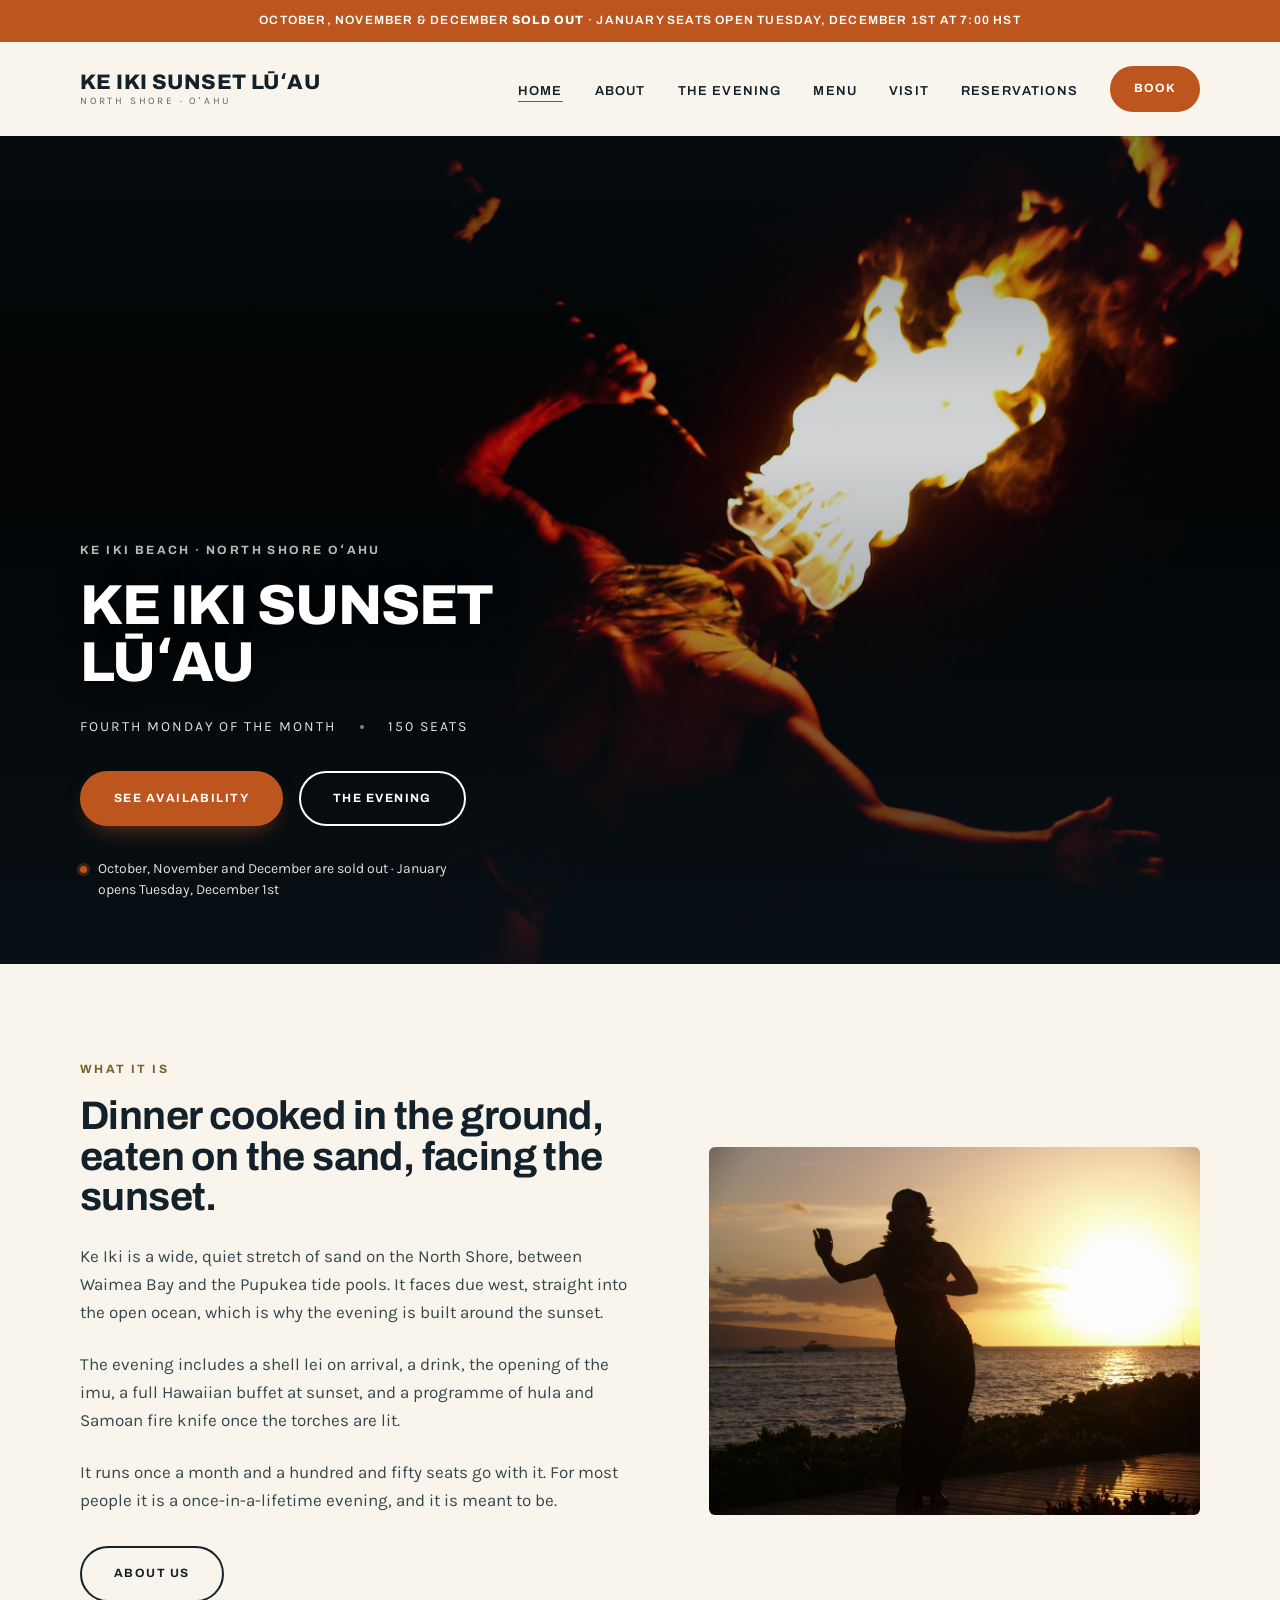
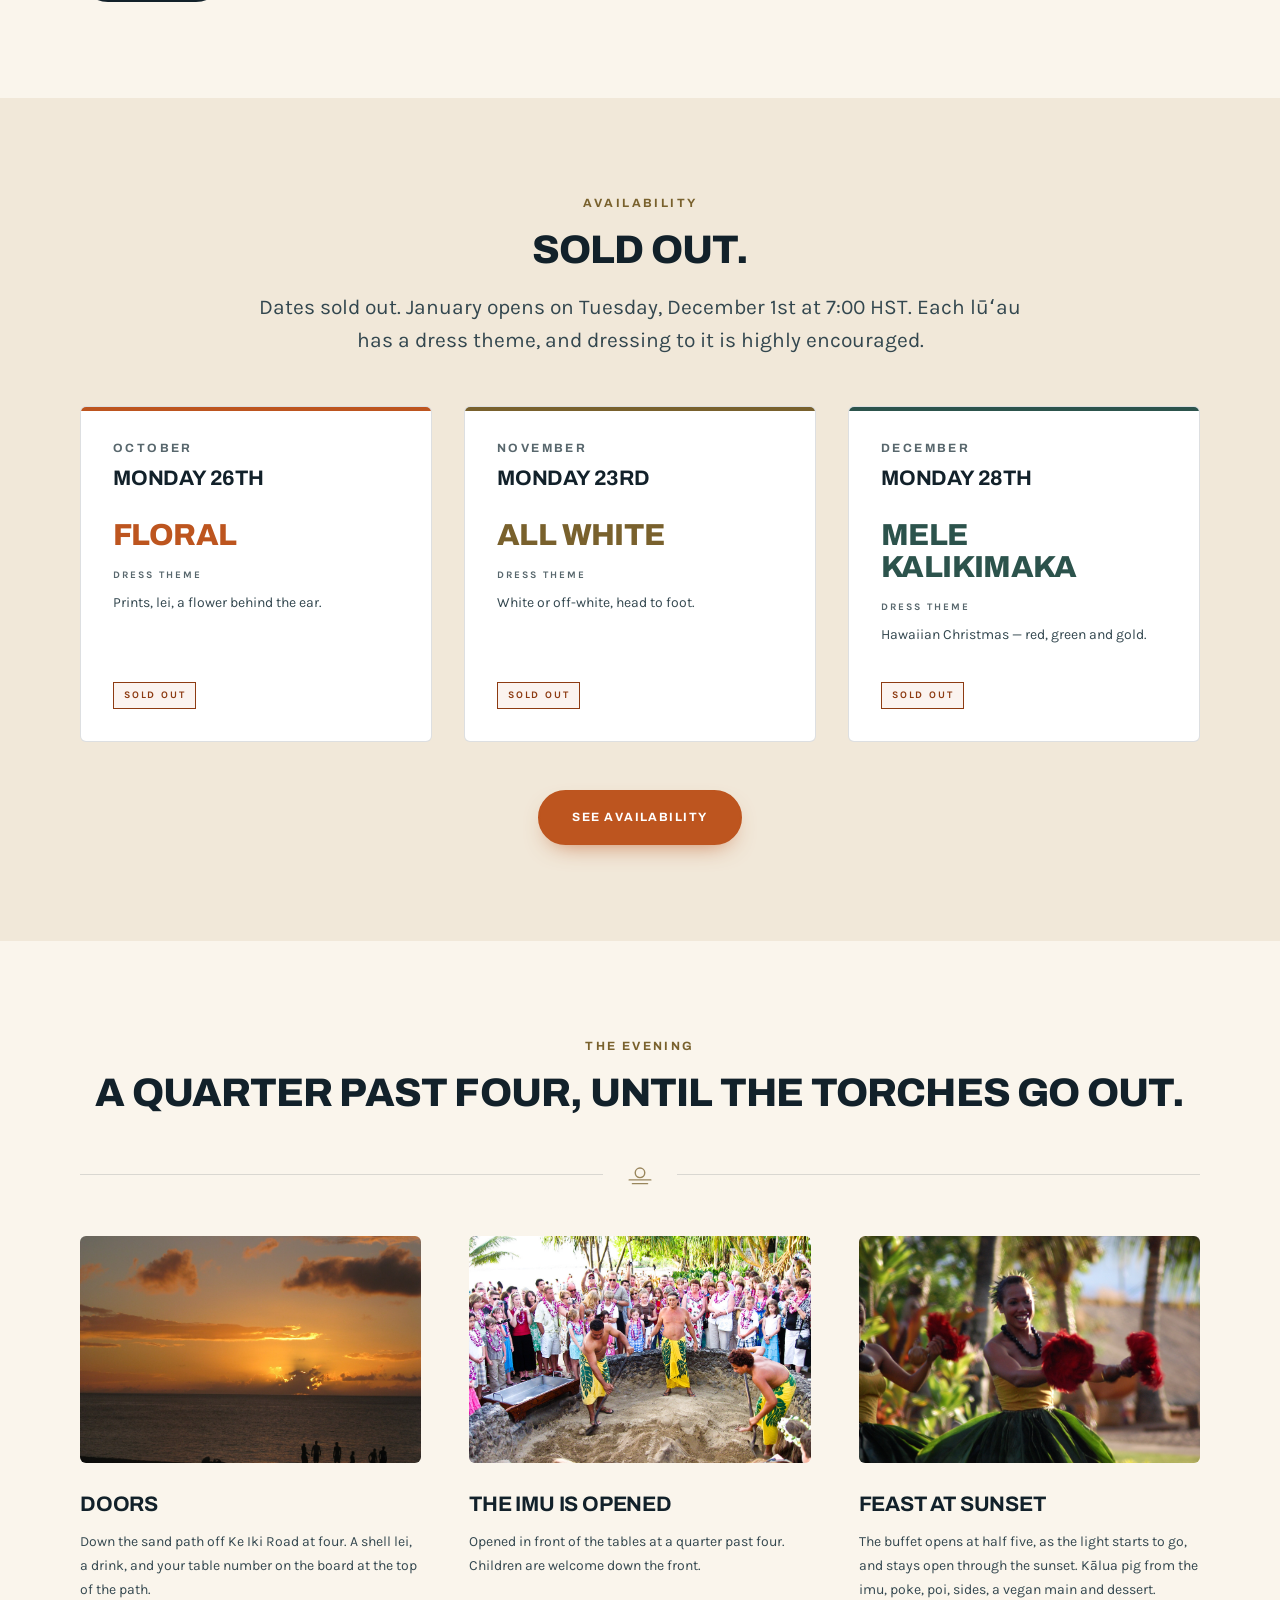
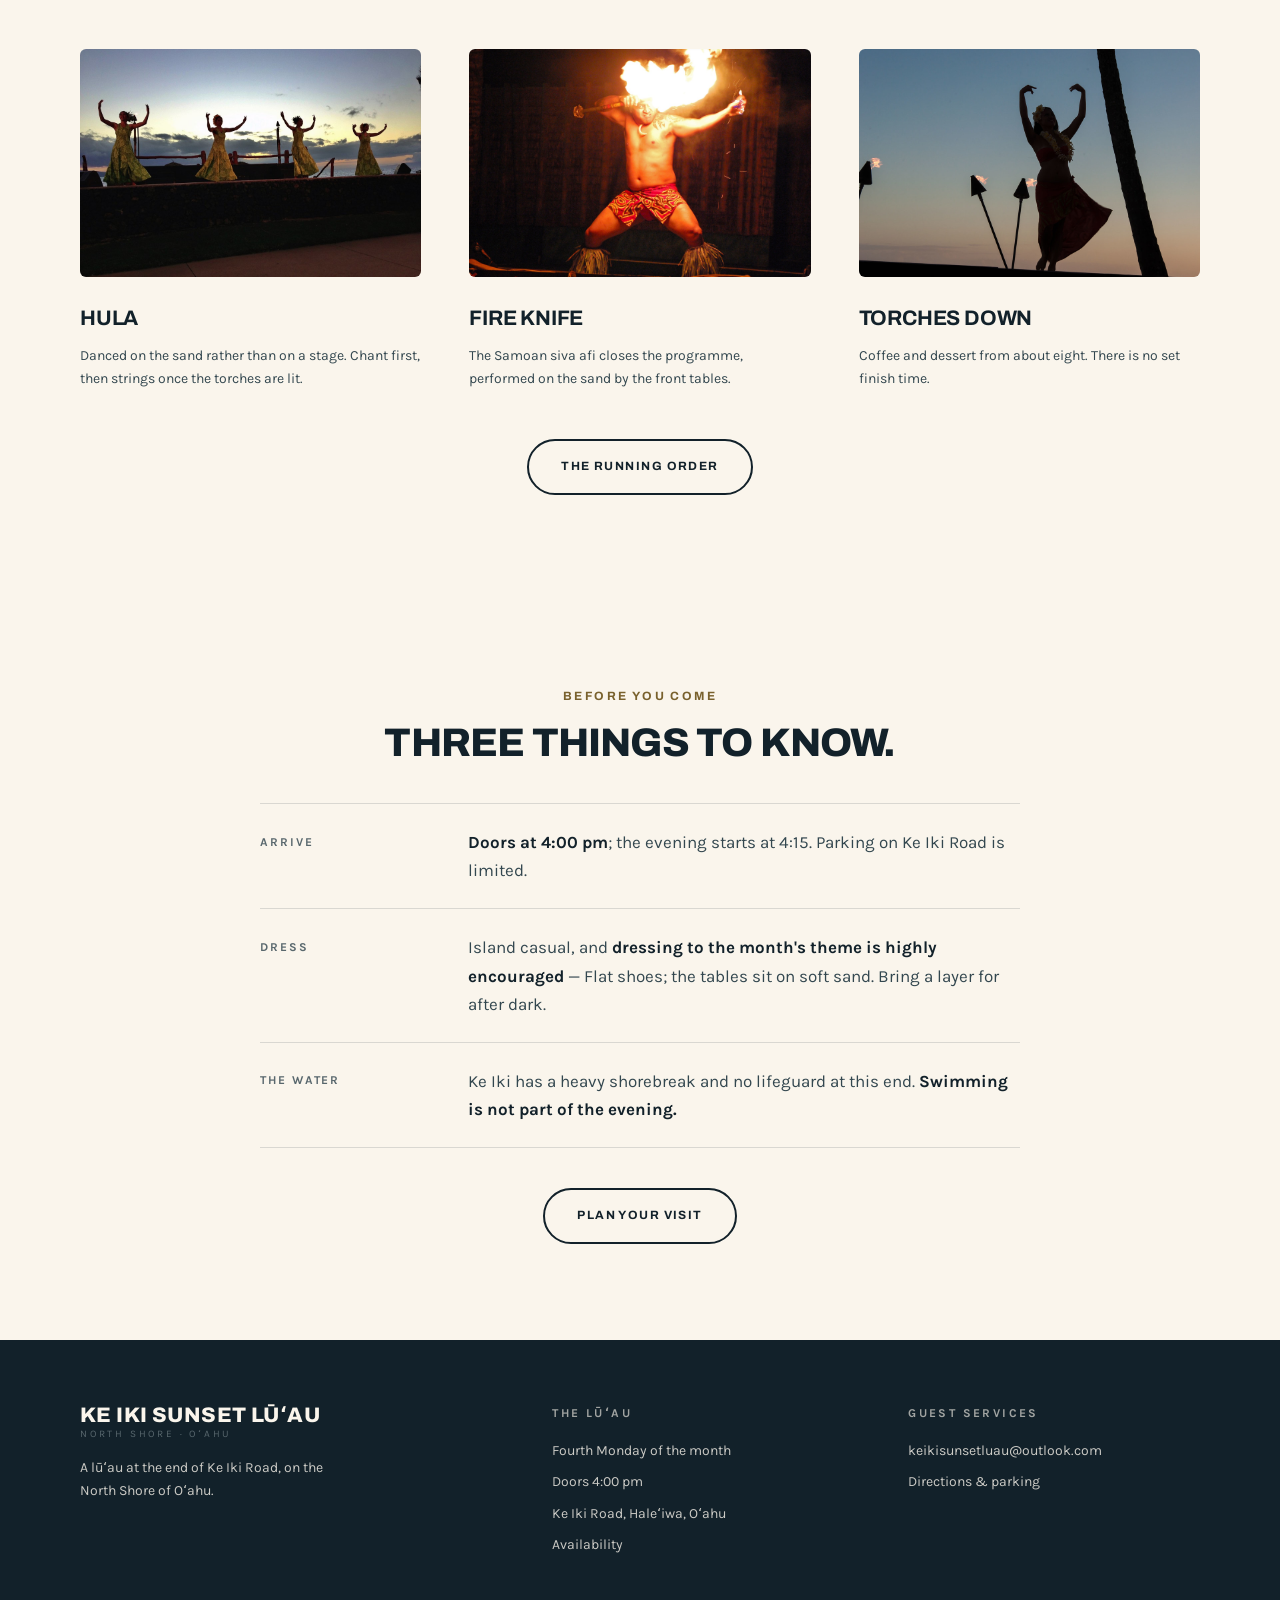
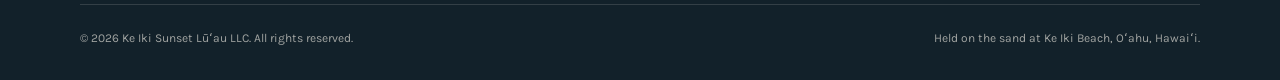
==== index.html @ d29d8c1f "first commit" ====
<!DOCTYPE html>
<html lang="en" class="no-js">
<head>
<meta charset="utf-8">
<meta name="viewport" content="width=device-width, initial-scale=1">
<title>Ke Iki Sunset Lūʻau — A lūʻau at the end of Ke Iki Road, Oʻahu</title>
<meta name="description" content="A monthly lūʻau on Ke Iki Beach, between Waimea Bay and the Pupukea tide pools. Fourth Monday of the month, 150 seats.">
<link rel="canonical" href="https://keikiluau.com/index.html">
<meta property="og:type" content="website">
<meta property="og:site_name" content="Ke Iki Sunset Lūʻau">
<meta property="og:title" content="Ke Iki Sunset Lūʻau — A lūʻau at the end of Ke Iki Road, Oʻahu">
<meta property="og:description" content="A monthly lūʻau on Ke Iki Beach, between Waimea Bay and the Pupukea tide pools. Fourth Monday of the month, 150 seats.">
<meta property="og:image" content="https://keikiluau.com/images/og-image.jpg">
<meta property="og:url" content="https://keikiluau.com/index.html">
<meta name="twitter:card" content="summary_large_image">
<meta name="theme-color" content="#12212a">
<link rel="icon" href="favicon.svg" type="image/svg+xml">
<link rel="preconnect" href="https://fonts.googleapis.com">
<link rel="preconnect" href="https://fonts.gstatic.com" crossorigin>
<link href="https://fonts.googleapis.com/css2?family=Archivo:wght@500;600;700;800&family=Karla:ital,wght@0,400;0,500;0,700;1,400&display=swap" rel="stylesheet">
<link rel="stylesheet" href="css/style.css">
</head>
<body data-promo>
<a class="skip-link" href="#main">Skip to content</a>

<div class="promo">
  October, November &amp; December <strong>sold out</strong> &middot; January seats open Tuesday, December 1st at 7:00 HST
</div>

<header class="site-header" data-solid="true">
  <div class="wrap site-header__inner">
    <a class="brand" href="index.html"><span class="brand__name">Ke Iki Sunset Lūʻau</span><span class="brand__sub">North Shore &middot; Oʻahu</span></a>
    <nav class="nav" aria-label="Primary">
      <button class="nav__toggle" type="button" aria-expanded="false" aria-label="Menu">
        <span></span><span></span><span></span>
      </button>
      <ul class="nav__list">
            <li><a class="nav__link" href="index.html" aria-current="page">Home</a></li>
            <li><a class="nav__link" href="about.html">About</a></li>
            <li><a class="nav__link" href="evening.html">The Evening</a></li>
            <li><a class="nav__link" href="menu.html">Menu</a></li>
            <li><a class="nav__link" href="visit.html">Visit</a></li>
            <li><a class="nav__link" href="book.html">Reservations</a></li>
      </ul>
      <a class="nav__cta" href="book.html">Book</a>
    </nav>
  </div>
</header>

<main id="main">

  <section class="hero">
    <div class="hero__media">
      <img src="images/hero-fire.jpg" alt="A fire knife dancer mid-spin against the dark" fetchpriority="high" width="2000" height="1430">
    </div>
    <div class="wrap hero__inner">
      <p class="eyebrow eyebrow--light">Ke Iki Beach &middot; North Shore Oʻahu</p>
      <h1 class="display display--xl hero__title">Ke Iki Sunset Lūʻau</h1>
      <div class="hero__meta">
        <span>Fourth Monday of the month</span>
        <span>150 seats</span>
      </div>
      <div class="hero__actions">
        <a class="btn btn--solid" href="book.html">See availability</a>
        <a class="btn btn--light" href="evening.html">The evening</a>
      </div>
      <p class="hero__status">October, November and December are sold out &middot; January opens Tuesday, December 1st</p>
    </div>
  </section>

  <section class="section">
    <div class="wrap">
      <div class="split split--wide-media" data-reveal>
        <div>
          <p class="eyebrow">What it is</p>
          <h2 class="display display--lg display--plain">Dinner cooked in the ground, eaten on the sand, facing the sunset.</h2>
          <div class="prose" style="margin-top:1.5rem">
            <p>Ke Iki is a wide, quiet stretch of sand on the North Shore, between Waimea
            Bay and the Pupukea tide pools. It faces due west, straight into the open ocean, which is
            why the evening is built around the sunset.</p>
            <p>The evening includes a shell lei on arrival, a drink, the opening of the imu,
            a full Hawaiian buffet at sunset, and a programme of hula and Samoan fire knife
            once the torches are lit.</p>
            <p>It runs once a month and a hundred and fifty seats go with it. For most
            people it is a once-in-a-lifetime evening, and it is meant to be.</p>
          </div>
          <p style="margin-top:2rem"><a class="btn" href="about.html">About us</a></p>
        </div>
        <figure class="split__media">
          <img src="images/hula-sunset.jpg" alt="Hula danced against the ocean at sunset" loading="lazy" width="1024" height="768">
        </figure>
      </div>
    </div>
  </section>

  <section class="section section--tint">
    <div class="wrap">
      <div class="center" data-reveal>
        <p class="eyebrow">Availability</p>
        <h2 class="display display--lg">Sold out.</h2>
        <p class="lede center" style="margin-top:1.25rem;margin-inline:auto">Dates sold out. January opens on Tuesday, December 1st at 7:00 HST. Each lūʻau has a dress theme, and
        dressing to it is highly encouraged.</p>
      </div>
      <div class="months" style="margin-top:3rem">
        <div class="month-card month-card--floral" data-reveal>
          <p class="month-card__month">October</p>
          <p class="month-card__date">Monday 26th</p>
          <p class="month-card__theme">Floral</p>
          <p class="month-card__label">Dress theme</p>
          <p class="month-card__note">Prints, lei, a flower behind the ear.</p>
          <div class="month-card__foot"><span class="pill pill--soldout">Sold out</span></div>
        </div>
        <div class="month-card month-card--white" data-reveal data-reveal-delay="90">
          <p class="month-card__month">November</p>
          <p class="month-card__date">Monday 23rd</p>
          <p class="month-card__theme">All white</p>
          <p class="month-card__label">Dress theme</p>
          <p class="month-card__note">White or off-white, head to foot.</p>
          <div class="month-card__foot"><span class="pill pill--soldout">Sold out</span></div>
        </div>
        <div class="month-card month-card--mele" data-reveal data-reveal-delay="180">
          <p class="month-card__month">December</p>
          <p class="month-card__date">Monday 28th</p>
          <p class="month-card__theme">Mele Kalikimaka</p>
          <p class="month-card__label">Dress theme</p>
          <p class="month-card__note">Hawaiian Christmas &mdash; red, green and gold.</p>
          <div class="month-card__foot"><span class="pill pill--soldout">Sold out</span></div>
        </div>
      </div>
      <p class="center" style="margin-top:3rem"><a class="btn btn--solid" href="book.html">See availability</a></p>
    </div>
  </section>

  <section class="section">
    <div class="wrap">
      <div class="center" data-reveal>
        <p class="eyebrow">The evening</p>
        <h2 class="display display--lg">A quarter past four, until the torches go out.</h2>
      </div>
      <div class="rule " role="presentation"><svg viewBox="0 0 24 24" fill="none" aria-hidden="true"><circle cx="12" cy="10" r="4.4" stroke="currentColor" stroke-width="1.3"/><path d="M2 16.5h20M5 20h14" stroke="currentColor" stroke-width="1.3" stroke-linecap="round"/></svg></div>
      <div class="grid grid--3">
        <div class="card card--media" data-reveal><span class="card__media"><img src="images/sunset-gathering.jpg" alt="Guests gathering on the sand as the sun goes down" loading="lazy"></span><h3 class="card__title">Doors</h3>
          <p class="card__body">Down the sand path off Ke Iki Road at four. A shell lei, a drink, and your table number on the board at the top of the path.</p></div>
        <div class="card card--media" data-reveal data-reveal-delay="90"><span class="card__media"><img src="images/imu-crowd.jpg" alt="Guests crowded around the pit as it is opened in the late light" loading="lazy"></span><h3 class="card__title">The imu is opened</h3>
          <p class="card__body">Opened in front of the tables at a quarter past four. Children are welcome down the front.</p></div>
        <div class="card card--media" data-reveal data-reveal-delay="180"><span class="card__media"><img src="images/luau-evening.jpg" alt="The lūʻau under way in the last of the evening light" loading="lazy"></span><h3 class="card__title">Feast at sunset</h3>
          <p class="card__body">The buffet opens at half five, as the light starts to go, and stays open through the sunset. Kālua pig from the imu, poke, poi, sides, a vegan main and dessert.</p></div>
        <div class="card card--media" data-reveal><span class="card__media"><img src="images/hula-dusk.jpg" alt="Hula danced against the last of the light" loading="lazy"></span><h3 class="card__title">Hula</h3>
          <p class="card__body">Danced on the sand rather than on a stage. Chant first, then strings once the torches are lit.</p></div>
        <div class="card card--media" data-reveal data-reveal-delay="90"><span class="card__media"><img src="images/fire-dance.jpg" alt="The fire knife closing the programme" loading="lazy"></span><h3 class="card__title">Fire knife</h3>
          <p class="card__body">The Samoan siva afi closes the programme, performed on the sand by the front tables.</p></div>
        <div class="card card--media" data-reveal data-reveal-delay="180"><span class="card__media"><img src="images/hula-torches.jpg" alt="A dancer silhouetted beside lit torches after dark" loading="lazy"></span><h3 class="card__title">Torches down</h3>
          <p class="card__body">Coffee and dessert from about eight. There is no set finish time.</p></div>
      </div>
      <p class="center" style="margin-top:3rem"><a class="btn" href="evening.html">The running order</a></p>
    </div>
  </section>


  <section class="section">
    <div class="wrap--narrow center" data-reveal>
      <p class="eyebrow">Before you come</p>
      <h2 class="display display--lg">Three things to know.</h2>
      <div class="details" style="text-align:left;margin-top:2.5rem">
        <div class="details__row"><dt class="details__key">Arrive</dt>
          <dd class="details__val"><strong>Doors at 4:00 pm</strong>; the evening starts at
          4:15. Parking on Ke Iki Road is limited.</dd></div>
        <div class="details__row"><dt class="details__key">Dress</dt>
          <dd class="details__val">Island casual, and <strong>dressing to the month's theme
          is highly encouraged</strong> &mdash; Flat shoes; the tables sit on
          soft sand. Bring a layer for after dark.</dd></div>
        <div class="details__row"><dt class="details__key">The water</dt>
          <dd class="details__val">Ke Iki has a heavy shorebreak and no lifeguard at this
          end. <strong>Swimming is not part of the evening.</strong></dd></div>
      </div>
      <p style="margin-top:2.5rem"><a class="btn" href="visit.html">Plan your visit</a></p>
    </div>
  </section>

</main>

  <footer class="site-footer">
    <div class="wrap">
      <div class="footer__grid">
        <div class="footer__brand">
          <a class="brand" href="index.html"><span class="brand__name">Ke Iki Sunset Lūʻau</span><span class="brand__sub">North Shore &middot; Oʻahu</span></a>
          <p style="margin-top:1rem;max-width:34ch;font-size:.875rem">
            A lūʻau at the end of Ke Iki Road, on the North Shore of Oʻahu.
          </p>
        </div>
        <div>
          <h2 class="footer__title">The lūʻau</h2>
          <ul class="footer__list">
            <li>Fourth Monday of the month</li>
            <li>Doors 4:00 pm</li>
            <li>Ke Iki Road, Haleʻiwa, Oʻahu</li>
            <li><a href="book.html">Availability</a></li>
          </ul>
        </div>
        <div>
          <h2 class="footer__title">Guest Services</h2>
          <ul class="footer__list">
            <li><a href="mailto:keikisunsetluau@outlook.com">keikisunsetluau@outlook.com</a></li>
            <li><a href="visit.html">Directions &amp; parking</a></li>
          </ul>
        </div>
      </div>
      <div class="footer__bottom">
        <span>&copy; 2026 Ke Iki Sunset Lūʻau LLC. All rights reserved.</span>
        <span>Held on the sand at Ke Iki Beach, Oʻahu, Hawaiʻi.</span>
      </div>
    </div>
  </footer>

<script src="js/main.js"></script>
</body>
</html>
---- css/style.css ----
/* =========================================================================
   Ke Iki Lūʻau — stylesheet
   Palette sampled from the hero photograph: sunset ember, deep ocean ink,
   bleached sand. Everything else is neutral so the photography carries the
   page.
   ========================================================================= */

/* ---- Tokens ------------------------------------------------------------ */
:root {
  --ink:        #12212a;
  --ink-2:      #33474f;
  --muted:      #58676d;
  --sand:       #faf5ec;
  --sand-2:     #f1e8d9;
  --sand-3:     #e6d9c4;
  --ember:      #bd551f;   /* fills only — white on this is 4.7:1 */
  --ember-ink:  #a54a1b;   /* ember as TEXT on a light background */
  --ember-2:    #8d3b12;
  --sea:        #2c534c;
  --gold:       #79612d;
  --line:       rgba(18, 33, 42, 0.14);
  --line-soft:  rgba(18, 33, 42, 0.08);

  --display: "Archivo", ui-sans-serif, -apple-system, "Segoe UI", Helvetica, Arial, sans-serif;
  --sans:    "Karla", ui-sans-serif, -apple-system, "Segoe UI", Helvetica, Arial, sans-serif;

  --radius:    6px;
  --radius-lg: 10px;
  --pill:      999px;

  /* Fluid type scale, ~1.25 ratio at the small end and ~1.33 at the large. */
  --t-xs:  0.75rem;
  --t-sm:  0.875rem;
  --t-base: clamp(1rem, 0.97rem + 0.15vw, 1.0625rem);
  --t-lg:  clamp(1.125rem, 1.06rem + 0.32vw, 1.3125rem);
  --t-xl:  clamp(1.5rem, 1.34rem + 0.8vw, 2rem);
  --t-2xl: clamp(1.7rem, 1.45rem + 1.3vw, 2.5rem);
  --t-3xl: clamp(2.1rem, 1.6rem + 2.4vw, 3.7rem);

  /* 8px rhythm. Every vertical gap on the site is one of these. */
  --s-1: 0.5rem;  --s-2: 1rem;   --s-3: 1.5rem;  --s-4: 2rem;
  --s-5: 3rem;    --s-6: 4rem;   --s-7: 6rem;    --s-8: 8rem;

  --wrap: 1120px;
  --measure: 66ch;
  --ease: cubic-bezier(0.22, 0.61, 0.36, 1);
}

/* ---- Reset ------------------------------------------------------------- */
*, *::before, *::after { box-sizing: border-box; }
html { -webkit-text-size-adjust: 100%; scroll-behavior: smooth; }
@media (prefers-reduced-motion: reduce) { html { scroll-behavior: auto; } }

body {
  margin: 0;
  background: var(--sand);
  color: var(--ink);
  font-family: var(--sans);
  font-size: var(--t-base);
  line-height: 1.65;
  -webkit-font-smoothing: antialiased;
  text-rendering: optimizeLegibility;
}

img { display: block; max-width: 100%; height: auto; }
a { color: inherit; }
h1, h2, h3, h4 { margin: 0; font-weight: 400; }
p { margin: 0; }
ul, ol { margin: 0; padding: 0; }
dl, dd { margin: 0; }

/* ---- Typography -------------------------------------------------------- */
.display {
  font-family: var(--display);
  font-weight: 800;
  line-height: 1.02;
  letter-spacing: -0.02em;
  text-transform: uppercase;
}
/* Sentence-case escape hatch for the few places shouting would be wrong. */
.display--plain { text-transform: none; letter-spacing: -0.015em; font-weight: 700; }
.display--xl { font-size: var(--t-3xl); }
.display--lg { font-size: var(--t-2xl); }
.display--md { font-size: var(--t-xl); line-height: 1.18; }

/* Small letterspaced label above a heading. Used consistently site-wide. */
.eyebrow {
  display: block;
  font-size: var(--t-xs);
  font-weight: 700;
  letter-spacing: 0.22em;
  text-transform: uppercase;
  color: var(--gold);
  margin-bottom: var(--s-2);
}
.eyebrow--light { color: rgba(255, 255, 255, 0.72); }

.lede {
  font-size: var(--t-lg);
  line-height: 1.6;
  color: var(--ink-2);
  max-width: var(--measure);
}
.prose p + p { margin-top: var(--s-3); }
.prose { max-width: var(--measure); color: var(--ink-2); }

.muted { color: var(--muted); }
.center { text-align: center; }
.center .lede, .center .prose { margin-inline: auto; }

/* ---- Layout ------------------------------------------------------------ */
.wrap { width: min(100% - 2.5rem, var(--wrap)); margin-inline: auto; }
.wrap--narrow { width: min(100% - 2.5rem, 760px); margin-inline: auto; }

.section { padding-block: var(--s-7); }
.section--tight { padding-block: var(--s-6); }
.section--tint { background: var(--sand-2); }
.section--dark { background: var(--ink); color: var(--sand); }
.section--dark .lede,
.section--dark .prose { color: rgba(250, 245, 236, 0.78); }

/* Hairline divider with a small sun-and-horizon ornament at its centre. */
.rule {
  display: flex; align-items: center; gap: var(--s-3);
  color: var(--gold);
  margin-block: var(--s-5);
}
.rule::before, .rule::after {
  content: ""; flex: 1; height: 1px; background: var(--line);
}
.rule svg { flex: none; width: 26px; height: 26px; opacity: 0.75; }
.section--dark .rule::before,
.section--dark .rule::after { background: rgba(250, 245, 236, 0.22); }

/* ---- Header / navigation ----------------------------------------------- */
.skip-link {
  position: absolute; left: -9999px; top: 0; z-index: 100;
  background: var(--ink); color: var(--sand); padding: var(--s-2) var(--s-3);
}
.skip-link:focus { left: var(--s-2); top: var(--s-2); }

.site-header {
  position: sticky; top: 0; z-index: 50;
  background: rgba(250, 245, 236, 0.96);
  -webkit-backdrop-filter: saturate(180%) blur(12px);
  backdrop-filter: saturate(180%) blur(12px);
  box-shadow: 0 1px 0 var(--line);
  transition: box-shadow 0.35s var(--ease);
}
.site-header__inner {
  display: flex; align-items: center; justify-content: space-between;
  gap: var(--s-4);
  padding-block: var(--s-3);
}

/* Transparent over a hero photo, solid once the page scrolls. */
.site-header[data-solid="true"] {
  background: rgba(250, 245, 236, 0.94);
  -webkit-backdrop-filter: saturate(180%) blur(12px);
  backdrop-filter: saturate(180%) blur(12px);
  box-shadow: 0 1px 0 var(--line);
}

.brand { display: block; text-decoration: none; line-height: 1.1; }
.brand__name {
  font-family: var(--display);
  font-size: 1.3125rem;
  font-weight: 800;
  letter-spacing: 0.02em;
  text-transform: uppercase;
}
.brand__sub {
  display: block;
  font-size: 0.625rem;
  letter-spacing: 0.28em;
  text-transform: uppercase;
  color: var(--muted);
  margin-top: 2px;
}

.nav { display: flex; align-items: center; gap: var(--s-4); }
.nav__list { display: flex; gap: var(--s-4); list-style: none; }
.nav__link {
  position: relative;
  font-family: var(--display);
  font-size: 0.8125rem;
  font-weight: 600;
  letter-spacing: 0.09em;
  text-transform: uppercase;
  text-decoration: none;
  padding-block: 2px;
}
.nav__link::after {
  content: ""; position: absolute; left: 0; right: 0; bottom: -2px;
  height: 1px; background: currentColor;
  transform: scaleX(0); transform-origin: left;
  transition: transform 0.3s var(--ease);
}
.nav__link:hover::after,
.nav__link:focus-visible::after { transform: scaleX(1); }
.nav__link[aria-current="page"]::after { transform: scaleX(1); background: var(--ember-ink); }

/* Over the hero, the header contents are white. */
.site-header[data-solid="false"] { color: #fff; }
.site-header[data-solid="false"] .brand__sub { color: rgba(255, 255, 255, 0.72); }
.site-header[data-solid="false"] .nav__toggle span { background: #fff; }

.nav__toggle {
  display: none;
  width: 40px; height: 40px; padding: 0;
  background: none; border: 0; cursor: pointer;
  flex-direction: column; justify-content: center; gap: 5px; align-items: center;
}
.nav__toggle span {
  display: block; width: 22px; height: 1.5px; background: var(--ink);
  transition: transform 0.3s var(--ease), opacity 0.2s var(--ease);
}
.nav__toggle[aria-expanded="true"] span:nth-child(1) { transform: translateY(6.5px) rotate(45deg); }
.nav__toggle[aria-expanded="true"] span:nth-child(2) { opacity: 0; }
.nav__toggle[aria-expanded="true"] span:nth-child(3) { transform: translateY(-6.5px) rotate(-45deg); }

@media (max-width: 860px) {
  .nav__toggle { display: flex; }
  .nav__list {
    position: fixed; inset: 0 0 auto 0;
    flex-direction: column; gap: var(--s-3);
    background: var(--sand);
    color: var(--ink);
    padding: 6.5rem var(--s-4) var(--s-5);
    box-shadow: 0 12px 32px rgba(18, 33, 42, 0.16);
    transform: translateY(-100%);
    /* visibility keeps the closed drawer out of the tab order, and stops it
       flashing before web fonts settle its height. */
    visibility: hidden;
    transition: transform 0.4s var(--ease), visibility 0s 0.4s;
    max-height: 100svh;
    overflow-y: auto;
  }
  .nav__list[data-open="true"] {
    transform: translateY(0);
    visibility: visible;
    transition: transform 0.4s var(--ease), visibility 0s;
  }
  .nav__link { font-family: var(--display); font-size: 1.5rem; }
}

/* ---- Buttons ----------------------------------------------------------- */
.btn {
  display: inline-flex; align-items: center; gap: 0.6rem;
  font-family: var(--display);
  font-size: var(--t-xs);
  font-weight: 700;
  letter-spacing: 0.12em;
  text-transform: uppercase;
  text-decoration: none;
  padding: 1rem 2rem;
  border: 2px solid currentColor;
  border-radius: var(--pill);
  color: var(--ink);
  transition: background 0.25s var(--ease), color 0.25s var(--ease),
              border-color 0.25s var(--ease), transform 0.25s var(--ease);
}
.btn:hover, .btn:focus-visible { background: var(--ink); color: var(--sand); transform: translateY(-1px); }
.btn--light { color: #fff; }
.btn--light:hover, .btn--light:focus-visible { background: #fff; color: var(--ink); }
.btn--solid { background: var(--ember); border-color: var(--ember); color: #fff;
  box-shadow: 0 10px 24px -12px rgba(189, 85, 31, 0.8); }
.btn--solid:hover, .btn--solid:focus-visible { background: var(--ember-2); border-color: var(--ember-2); color: #fff; }

/* ---- Hero -------------------------------------------------------------- */
.hero {
  position: relative;
  min-height: 92svh;
  display: grid;
  align-items: end;
  padding-block: var(--s-7) var(--s-6);
  color: #fff;
  overflow: hidden;
}
.hero--short { min-height: 62svh; }
.hero__media { position: absolute; inset: 0; }
.hero__media img { width: 100%; height: 100%; object-fit: cover; }
/* Two stacked scrims: one bottom-up for text contrast, one flat to knock the
   photo back a touch so the type never fights the sky. */
.hero__media::after {
  content: ""; position: absolute; inset: 0;
  background:
    linear-gradient(to top, rgba(10, 20, 26, 0.82) 0%, rgba(10, 20, 26, 0.35) 42%, rgba(10, 20, 26, 0.12) 70%),
    linear-gradient(to bottom, rgba(10, 20, 26, 0.45), rgba(10, 20, 26, 0) 38%);
}
.hero__inner { position: relative; }
.hero__title { max-width: 16ch; text-shadow: 0 1px 30px rgba(0, 0, 0, 0.28); }
.hero__meta {
  display: flex; flex-wrap: wrap; align-items: center;
  gap: var(--s-2) var(--s-3);
  margin-top: var(--s-3);
  font-size: var(--t-sm);
  letter-spacing: 0.14em;
  text-transform: uppercase;
  color: rgba(255, 255, 255, 0.88);
}
.hero__meta span { display: inline-flex; align-items: center; gap: var(--s-3); }
.hero__meta span + span::before {
  content: ""; width: 4px; height: 4px; border-radius: 50%;
  background: rgba(255, 255, 255, 0.5);
}
.hero__actions { display: flex; flex-wrap: wrap; gap: var(--s-2); margin-top: var(--s-4); }

/* ---- Countdown --------------------------------------------------------- */
.countdown {
  display: flex; flex-wrap: wrap; gap: var(--s-4) var(--s-5);
  margin-top: var(--s-5);
  padding-top: var(--s-4);
  border-top: 1px solid rgba(255, 255, 255, 0.22);
}
.countdown__unit { min-width: 4.5rem; }
.countdown__num {
  display: block;
  font-family: var(--display);
  font-size: clamp(2rem, 1.5rem + 2vw, 3rem);
  line-height: 1;
  font-variant-numeric: tabular-nums;
}
.countdown__label {
  display: block;
  font-size: 0.625rem;
  letter-spacing: 0.24em;
  text-transform: uppercase;
  color: rgba(255, 255, 255, 0.7);
  margin-top: 6px;
}

/* ---- Page header (interior pages) -------------------------------------- */
.page-head { padding: var(--s-6) 0 var(--s-5); background: var(--sand-2); }
.page-head .display { max-width: 18ch; }

/* ---- Grids and cards --------------------------------------------------- */
.grid { display: grid; gap: var(--s-5); }
.grid--2 { grid-template-columns: repeat(auto-fit, minmax(280px, 1fr)); }
.grid--3 { grid-template-columns: repeat(auto-fit, minmax(300px, 1fr)); }

/* Text beside an image, alternating side on request. */
.split { display: grid; gap: var(--s-5); align-items: center; }
@media (min-width: 820px) {
  .split { grid-template-columns: 1fr 1fr; gap: var(--s-6); }
  .split--wide-media { grid-template-columns: 1.15fr 1fr; }
  .split--flip .split__media { order: 2; }
}
.split__media img { width: 100%; aspect-ratio: 4 / 3; object-fit: cover; }

.card { border-top: 1px solid var(--line); padding-top: var(--s-3); }
.card__title { font-family: var(--display); font-size: var(--t-lg); margin-bottom: var(--s-1); }
.card__body { color: var(--ink-2); font-size: var(--t-sm); line-height: 1.7; }

figure { margin: 0; }
.figure__caption {
  margin-top: var(--s-2);
  font-size: var(--t-xs);
  letter-spacing: 0.04em;
  color: var(--muted);
}

/* ---- Full-bleed image band --------------------------------------------- */
.band { position: relative; display: grid; place-items: center; min-height: 58svh; color: #fff; overflow: hidden; }
.band__media { position: absolute; inset: 0; }
.band__media img { width: 100%; height: 100%; object-fit: cover; }
.band__media::after { content: ""; position: absolute; inset: 0; background: rgba(10, 20, 26, 0.5); }
.band__inner { position: relative; padding-block: var(--s-6); }
.band blockquote { margin: 0; }
.band cite {
  display: block; margin-top: var(--s-3);
  font-style: normal; font-size: var(--t-xs);
  letter-spacing: 0.2em; text-transform: uppercase;
  color: rgba(255, 255, 255, 0.72);
}

/* ---- Timeline (the evening) -------------------------------------------- */
.timeline { list-style: none; }
.timeline__item {
  display: grid;
  gap: var(--s-1) var(--s-4);
  padding-block: var(--s-4);
  border-top: 1px solid var(--line);
}
@media (min-width: 720px) {
  .timeline__item { grid-template-columns: 8.5rem 1fr; }
}
.timeline__time {
  font-size: var(--t-sm);
  font-weight: 700;
  letter-spacing: 0.14em;
  text-transform: uppercase;
  color: var(--ember-ink);
  font-variant-numeric: tabular-nums;
  padding-top: 0.35rem;
}
.timeline__title { font-family: var(--display); font-size: var(--t-xl); line-height: 1.2; }
.timeline__body { color: var(--ink-2); margin-top: var(--s-1); max-width: 58ch; }

/* ---- Menu -------------------------------------------------------------- */
.menu-group + .menu-group { margin-top: var(--s-6); }
.menu-group__head {
  display: flex; align-items: baseline; gap: var(--s-3);
  margin-bottom: var(--s-4);
}
.menu-group__head::after { content: ""; flex: 1; height: 1px; background: var(--line); }
.menu-group__title {
  font-family: var(--display); font-size: var(--t-xl);
}
.menu-group__note { font-size: var(--t-xs); letter-spacing: 0.16em; text-transform: uppercase; color: var(--muted); }

.menu-list { list-style: none; display: grid; gap: var(--s-4); }
@media (min-width: 760px) { .menu-list { grid-template-columns: 1fr 1fr; gap: var(--s-4) var(--s-6); } }
.menu-item__name { font-family: var(--display); font-size: var(--t-lg); line-height: 1.3; }
.menu-item__hawaiian { font-style: italic; color: var(--ember-ink); }
.menu-item__desc { font-size: var(--t-sm); color: var(--ink-2); line-height: 1.65; margin-top: 4px; }
.menu-item__tag {
  display: inline-block; margin-top: var(--s-1);
  font-size: 0.625rem; letter-spacing: 0.18em; text-transform: uppercase;
  color: var(--sea); border: 1px solid rgba(44, 83, 76, 0.3);
  padding: 2px 8px;
}

/* ---- Definition list (details / directions) ---------------------------- */
.details { display: grid; gap: 0; }
.details__row {
  display: grid; gap: var(--s-1) var(--s-4);
  padding-block: var(--s-3);
  border-top: 1px solid var(--line);
}
@media (min-width: 640px) { .details__row { grid-template-columns: 11rem 1fr; } }
.details__row:last-child { border-bottom: 1px solid var(--line); }
.details__key {
  font-size: var(--t-xs); font-weight: 700;
  letter-spacing: 0.16em; text-transform: uppercase; color: var(--muted);
  padding-top: 0.3rem;
}
.details__val { color: var(--ink-2); }
.details__val strong { color: var(--ink); font-weight: 700; }


/* ---- FAQ --------------------------------------------------------------- */
.faq { border-top: 1px solid var(--line); }
.faq__item { border-bottom: 1px solid var(--line); }
.faq__q {
  width: 100%; text-align: left; background: none; border: 0; cursor: pointer;
  font-family: var(--display); font-size: var(--t-lg); color: var(--ink);
  padding: var(--s-3) var(--s-4) var(--s-3) 0;
  display: flex; justify-content: space-between; align-items: center; gap: var(--s-3);
}
.faq__icon { flex: none; width: 14px; height: 14px; position: relative; }
.faq__icon::before, .faq__icon::after {
  content: ""; position: absolute; inset: 50% 0 auto 0;
  height: 1px; background: var(--ember-ink);
}
.faq__icon::after { transform: rotate(90deg); transition: transform 0.3s var(--ease); }
.faq__q[aria-expanded="true"] .faq__icon::after { transform: rotate(0); }
.faq__a { display: none; padding-bottom: var(--s-4); color: var(--ink-2); max-width: 62ch; }
.faq__a[data-open="true"] { display: block; }

/* ---- Footer ------------------------------------------------------------ */
.site-footer { background: var(--ink); color: rgba(250, 245, 236, 0.8); padding-block: var(--s-6) var(--s-4); }
.site-footer a { color: rgba(250, 245, 236, 0.8); text-decoration: none; }
.site-footer a:hover { color: #fff; }
.footer__grid { display: grid; gap: var(--s-5); }
@media (min-width: 760px) { .footer__grid { grid-template-columns: 1.4fr 1fr 1fr; gap: var(--s-6); } }
.footer__brand .brand__name { color: var(--sand); }
.footer__title {
  font-size: var(--t-xs); font-weight: 700;
  letter-spacing: 0.2em; text-transform: uppercase;
  color: rgba(250, 245, 236, 0.62);
  margin-bottom: var(--s-2);
}
.footer__list { list-style: none; display: grid; gap: var(--s-1); font-size: var(--t-sm); }
.footer__bottom {
  margin-top: var(--s-5); padding-top: var(--s-3);
  border-top: 1px solid rgba(250, 245, 236, 0.14);
  display: flex; flex-wrap: wrap; justify-content: space-between; gap: var(--s-2);
  font-size: var(--t-xs); color: rgba(250, 245, 236, 0.62);
}

/* ---- Scroll reveal ----------------------------------------------------- */
[data-reveal] {
  opacity: 0;
  transform: translateY(18px);
  transition: opacity 0.7s var(--ease), transform 0.7s var(--ease);
}
[data-reveal][data-visible="true"] { opacity: 1; transform: none; }

@media (max-width: 560px) {
  /* Stack the meta line rather than wrapping it, so the separator dots
     never end up leading a line and reading as bullet points. */
  .hero__meta { display: block; }
  .hero__meta span { display: block; }
  .hero__meta span + span { margin-top: 0.35rem; }
  .hero__meta span + span::before { content: none; }
  .countdown { gap: var(--s-3) var(--s-4); }
  .countdown__unit { min-width: 3.5rem; }
  .hero__actions .btn { flex: 1 1 auto; text-align: center; }
}

@media (prefers-reduced-motion: reduce) {
  [data-reveal] { opacity: 1; transform: none; transition: none; }
  * { animation-duration: 0.01ms !important; transition-duration: 0.01ms !important; }
}

/* Keep content visible if JS never runs. */
.no-js [data-reveal] { opacity: 1; transform: none; }

:focus-visible { outline: 2px solid var(--ember); outline-offset: 3px; }
::selection { background: var(--ember); color: #fff; }

/* =========================================================================
   Booking / availability
   ========================================================================= */

/* Prominent status banner — the "we are sold out" message. */
.notice {
  border: 1px solid var(--line);
  border-left: 3px solid var(--ember);
  background: #fff;
  padding: clamp(1.5rem, 1rem + 2vw, 2.5rem);
}
.notice--dark { background: rgba(255, 255, 255, 0.04); border-color: rgba(250,245,236,.2); }
.notice__title { font-family: var(--display); font-size: var(--t-xl); line-height: 1.2; }
.notice__body { color: var(--ink-2); margin-top: var(--s-2); max-width: 58ch; }
.section--dark .notice__body { color: rgba(250, 245, 236, 0.78); }

/* Status pill used in the availability table. */
.pill {
  display: inline-block;
  font-size: 0.625rem; font-weight: 700;
  letter-spacing: 0.18em; text-transform: uppercase;
  padding: 4px 10px; border: 1px solid currentColor;
  white-space: nowrap;
}
.pill--soldout  { color: var(--ember-2); background: rgba(189, 85, 31, 0.07); }
.pill--upcoming { color: var(--sea);     background: rgba(44, 83, 76, 0.07); }
.pill--closed   { color: var(--muted); }

/* Availability list. A definition-style row per month rather than a real
   <table>, so it reflows to a stack on a phone without horizontal scroll. */
.avail { border-top: 1px solid var(--line); }
.avail__row {
  display: grid; gap: var(--s-1) var(--s-4);
  grid-template-columns: 1fr auto;
  align-items: center;
  padding-block: var(--s-3);
  border-bottom: 1px solid var(--line);
}
@media (min-width: 720px) {
  .avail__row { grid-template-columns: 10rem 1fr auto; }
}
.avail__month {
  font-family: var(--display); font-size: var(--t-lg); line-height: 1.2;
}
.avail__date { font-size: var(--t-sm); color: var(--muted); }
.avail__note { font-size: var(--t-sm); color: var(--ink-2); }
@media (max-width: 719px) {
  .avail__note { grid-column: 1 / -1; }
}
.avail__row--next { background: rgba(44, 83, 76, 0.04); }
/* The pill is a grid item; without this it stretches to fill its column
   when it wraps onto its own row on narrow screens. */
.avail__row .pill { justify-self: start; }

/* Numbered steps for "how booking works". */
.steps { list-style: none; counter-reset: step; display: grid; gap: var(--s-4); }
@media (min-width: 820px) { .steps { grid-template-columns: repeat(3, 1fr); gap: var(--s-5); } }
.steps__item { counter-increment: step; border-top: 1px solid var(--line); padding-top: var(--s-3); }
.steps__item::before {
  content: counter(step, decimal-leading-zero);
  display: block;
  font-family: var(--display); font-size: var(--t-xl);
  color: var(--gold); line-height: 1; margin-bottom: var(--s-2);
}
.steps__title { font-family: var(--display); font-size: var(--t-lg); margin-bottom: var(--s-1); }
.steps__body { font-size: var(--t-sm); color: var(--ink-2); line-height: 1.7; }

/* Price rows. */
.prices { border-top: 1px solid var(--line); }
.prices__row {
  display: flex; flex-wrap: wrap; justify-content: space-between;
  gap: var(--s-2) var(--s-4);
  padding-block: var(--s-3);
  border-bottom: 1px solid var(--line);
}
.prices__label { font-family: var(--display); font-size: var(--t-lg); }
.prices__sub { display: block; font-family: var(--sans); font-size: var(--t-sm); color: var(--muted); }
.prices__amount { font-family: var(--display); font-size: var(--t-lg); font-variant-numeric: tabular-nums; }

/* Countdown recoloured for use on a light background. */
.countdown--light { border-top-color: var(--line); }
.countdown--light .countdown__num { color: var(--ink); }
.countdown--light .countdown__label { color: var(--muted); }

/* A compact status line that sits under the hero actions. */
/* Block rather than flex: a bare text node in a flex container cannot shrink
   below its max-content width and overflows on a phone. */
.hero__status {
  position: relative;
  margin-top: var(--s-4);
  padding-left: 1.15rem;
  max-width: 46ch;
  font-size: var(--t-sm);
  line-height: 1.5;
  color: rgba(255, 255, 255, 0.88);
}
.hero__status::before {
  content: ""; position: absolute; left: 0; top: 0.55em;
  width: 7px; height: 7px; border-radius: 50%;
  background: var(--ember);
  box-shadow: 0 0 0 3px rgba(189, 85, 31, 0.3);
}

/* =========================================================================
   Commercial chrome
   ========================================================================= */

/* Announcement bar. Scrolls away; the header stays. */
.promo {
  background: var(--ember);
  color: #fff;
  text-align: center;
  padding: 0.7rem var(--s-3);
  font-family: var(--display);
  font-size: 0.75rem;
  font-weight: 600;
  letter-spacing: 0.1em;
  text-transform: uppercase;
}
.promo a { color: #fff; text-underline-offset: 3px; }
.promo strong { font-weight: 800; }

/* Persistent booking call to action in the header. */
.nav__cta {
  display: inline-flex; align-items: center;
  font-family: var(--display);
  font-size: 0.75rem; font-weight: 700;
  letter-spacing: 0.1em; text-transform: uppercase;
  text-decoration: none;
  padding: 0.7rem 1.35rem;
  border-radius: var(--pill);
  background: var(--ember); color: #fff;
  border: 2px solid var(--ember);
  transition: background 0.25s var(--ease), border-color 0.25s var(--ease);
  white-space: nowrap;
}
.nav__cta:hover, .nav__cta:focus-visible { background: var(--ember-2); border-color: var(--ember-2); }
.site-header[data-solid="false"] .nav__cta { background: var(--ember); border-color: rgba(255,255,255,.35); }
@media (max-width: 860px) {
  .nav { gap: var(--s-2); }
  .nav__cta { padding: 0.6rem 1rem; font-size: 0.6875rem; }
}
@media (max-width: 400px) { .nav__cta { display: none; } }

/* Cards gain a photograph, as on every reference site. */
.card--media { border-top: 0; padding-top: 0; }
.card--media .card__media {
  display: block; overflow: hidden;
  border-radius: var(--radius); margin-bottom: var(--s-3);
}
.card--media .card__media img {
  width: 100%; aspect-ratio: 3 / 2; object-fit: cover;
  transition: transform 0.6s var(--ease);
}
.card--media:hover .card__media img { transform: scale(1.04); }
.card--media .card__title { font-size: var(--t-lg); text-transform: uppercase; letter-spacing: -0.01em; }

/* Rounded corners on the larger imagery, matching the softer commercial look. */
.split__media img,
.figure__media img,
.notice { border-radius: var(--radius); }
.hero__media img, .band__media img { border-radius: 0; }

/* Section headings sit a little tighter now that they are uppercase. */
.card__title, .steps__title,
.menu-group__title, .timeline__title, .avail__month {
  text-transform: uppercase; letter-spacing: -0.005em; font-weight: 700;
}
.menu-item__name { font-weight: 600; }

/* Eyebrows pick up the display face so the hierarchy reads as one system. */
.eyebrow { font-family: var(--display); font-weight: 700; letter-spacing: 0.2em; }

/* Monthly dress theme, shown against each date in the availability list. */
.avail__theme {
  display: inline-block;
  margin-top: 6px;
  font-family: var(--display);
  font-size: 0.625rem;
  font-weight: 700;
  letter-spacing: 0.18em;
  text-transform: uppercase;
  color: var(--gold);
}
.avail__theme::before { content: "\25C7"; margin-right: 0.45rem; opacity: 0.7; }

/* =========================================================================
   Month cards — the three sold-out dates, each led by its dress theme
   ========================================================================= */
.months { display: grid; gap: var(--s-3); }
@media (min-width: 780px) { .months { grid-template-columns: repeat(3, 1fr); gap: var(--s-4); } }

.month-card {
  position: relative;
  background: #fff;
  border: 1px solid var(--line);
  border-radius: var(--radius);
  padding: clamp(1.4rem, 1rem + 1.6vw, 2rem);
  display: flex; flex-direction: column;
  overflow: hidden;
}
/* Accent band per month, drawn from the site palette — no new colours. */
.month-card::before {
  content: ""; position: absolute; inset: 0 0 auto 0; height: 4px;
  background: var(--accent, var(--ember));
}
.month-card--floral { --accent: var(--ember); }
.month-card--white  { --accent: var(--gold); }
.month-card--mele   { --accent: var(--sea); }

.month-card__month {
  font-family: var(--display);
  font-size: var(--t-xs); font-weight: 700;
  letter-spacing: 0.2em; text-transform: uppercase;
  color: var(--muted);
}
.month-card__date {
  font-family: var(--display);
  font-size: var(--t-lg); font-weight: 700;
  text-transform: uppercase; letter-spacing: -0.01em;
  margin-top: 2px;
}
.month-card__theme {
  font-family: var(--display);
  font-size: clamp(1.35rem, 1.1rem + 1vw, 1.9rem);
  font-weight: 800; line-height: 1.05;
  text-transform: uppercase; letter-spacing: -0.02em;
  color: var(--accent);
  margin-top: var(--s-3);
}
.month-card__label {
  font-size: 0.625rem; font-weight: 700;
  letter-spacing: 0.2em; text-transform: uppercase;
  color: var(--muted); margin-top: var(--s-2);
}
.month-card__note {
  font-size: var(--t-sm); color: var(--ink-2);
  line-height: 1.6; margin-top: var(--s-1);
}
.month-card__foot { margin-top: auto; padding-top: var(--s-4); }
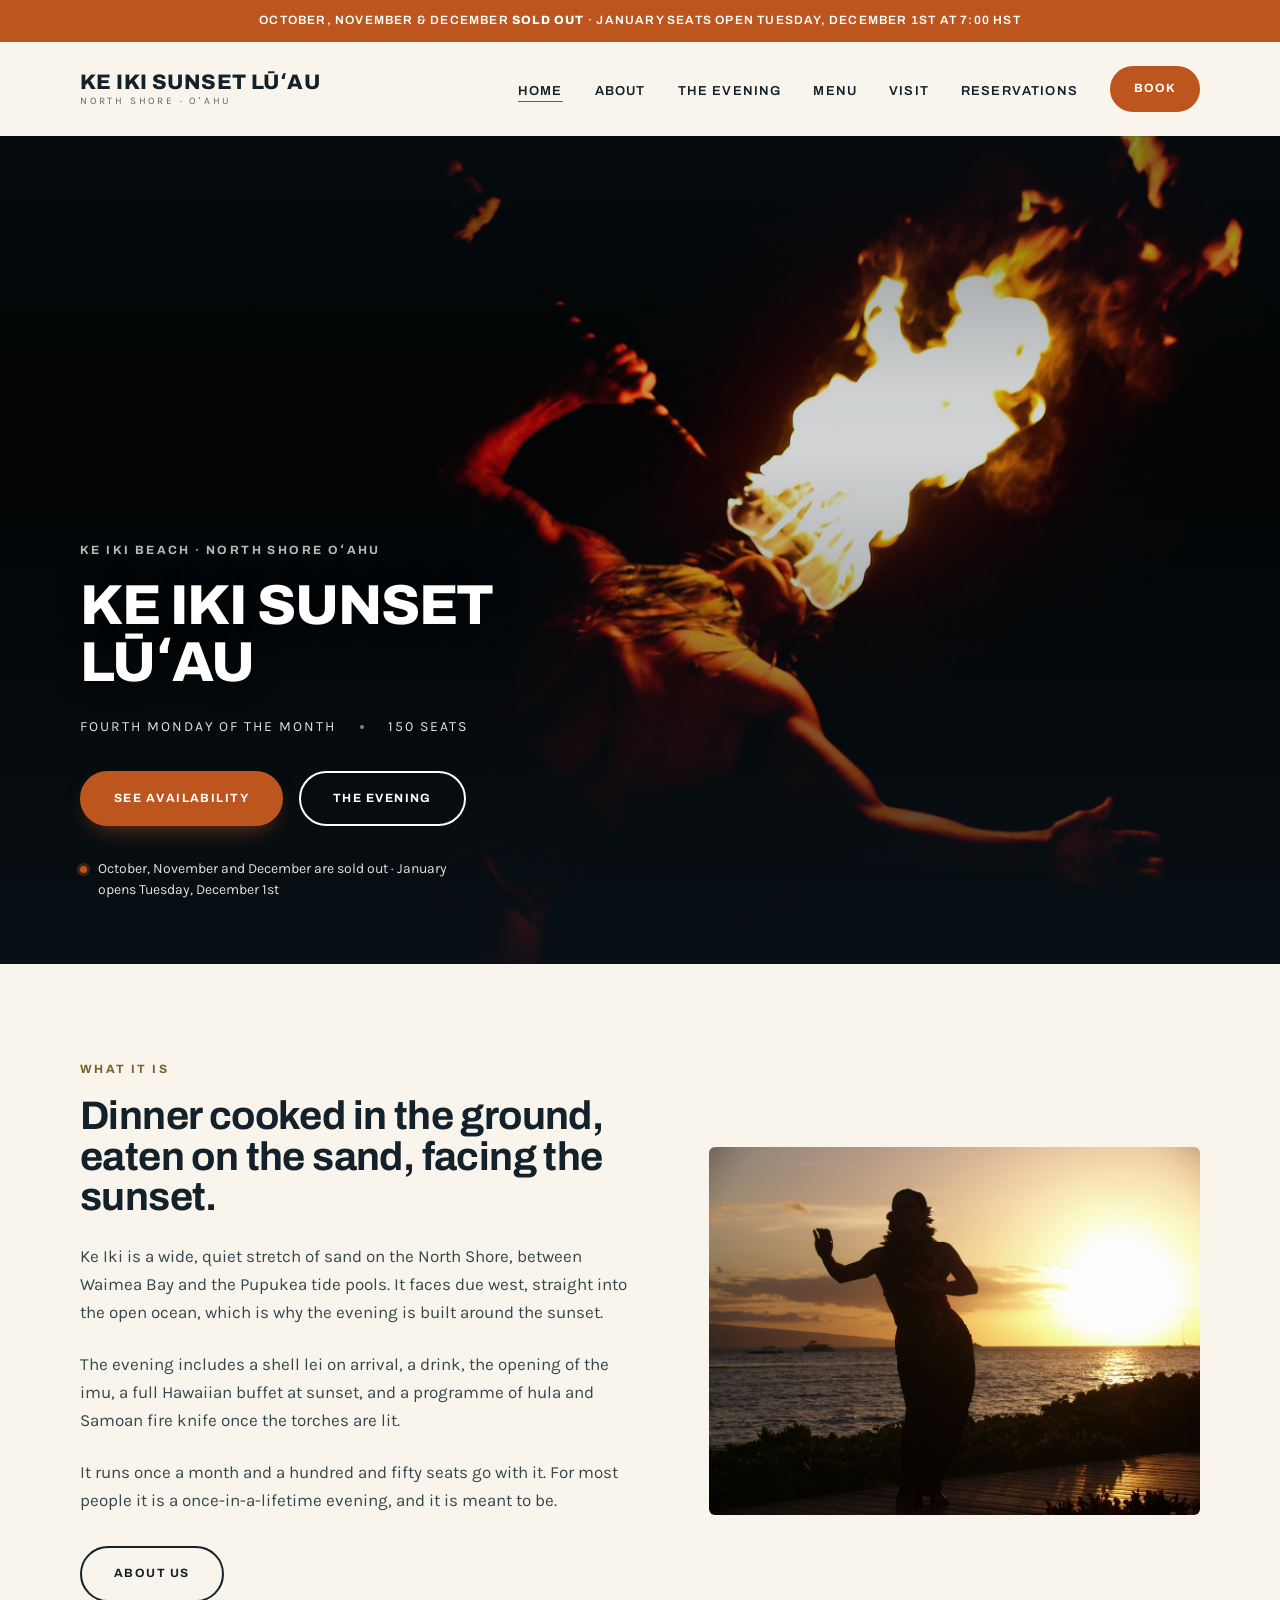
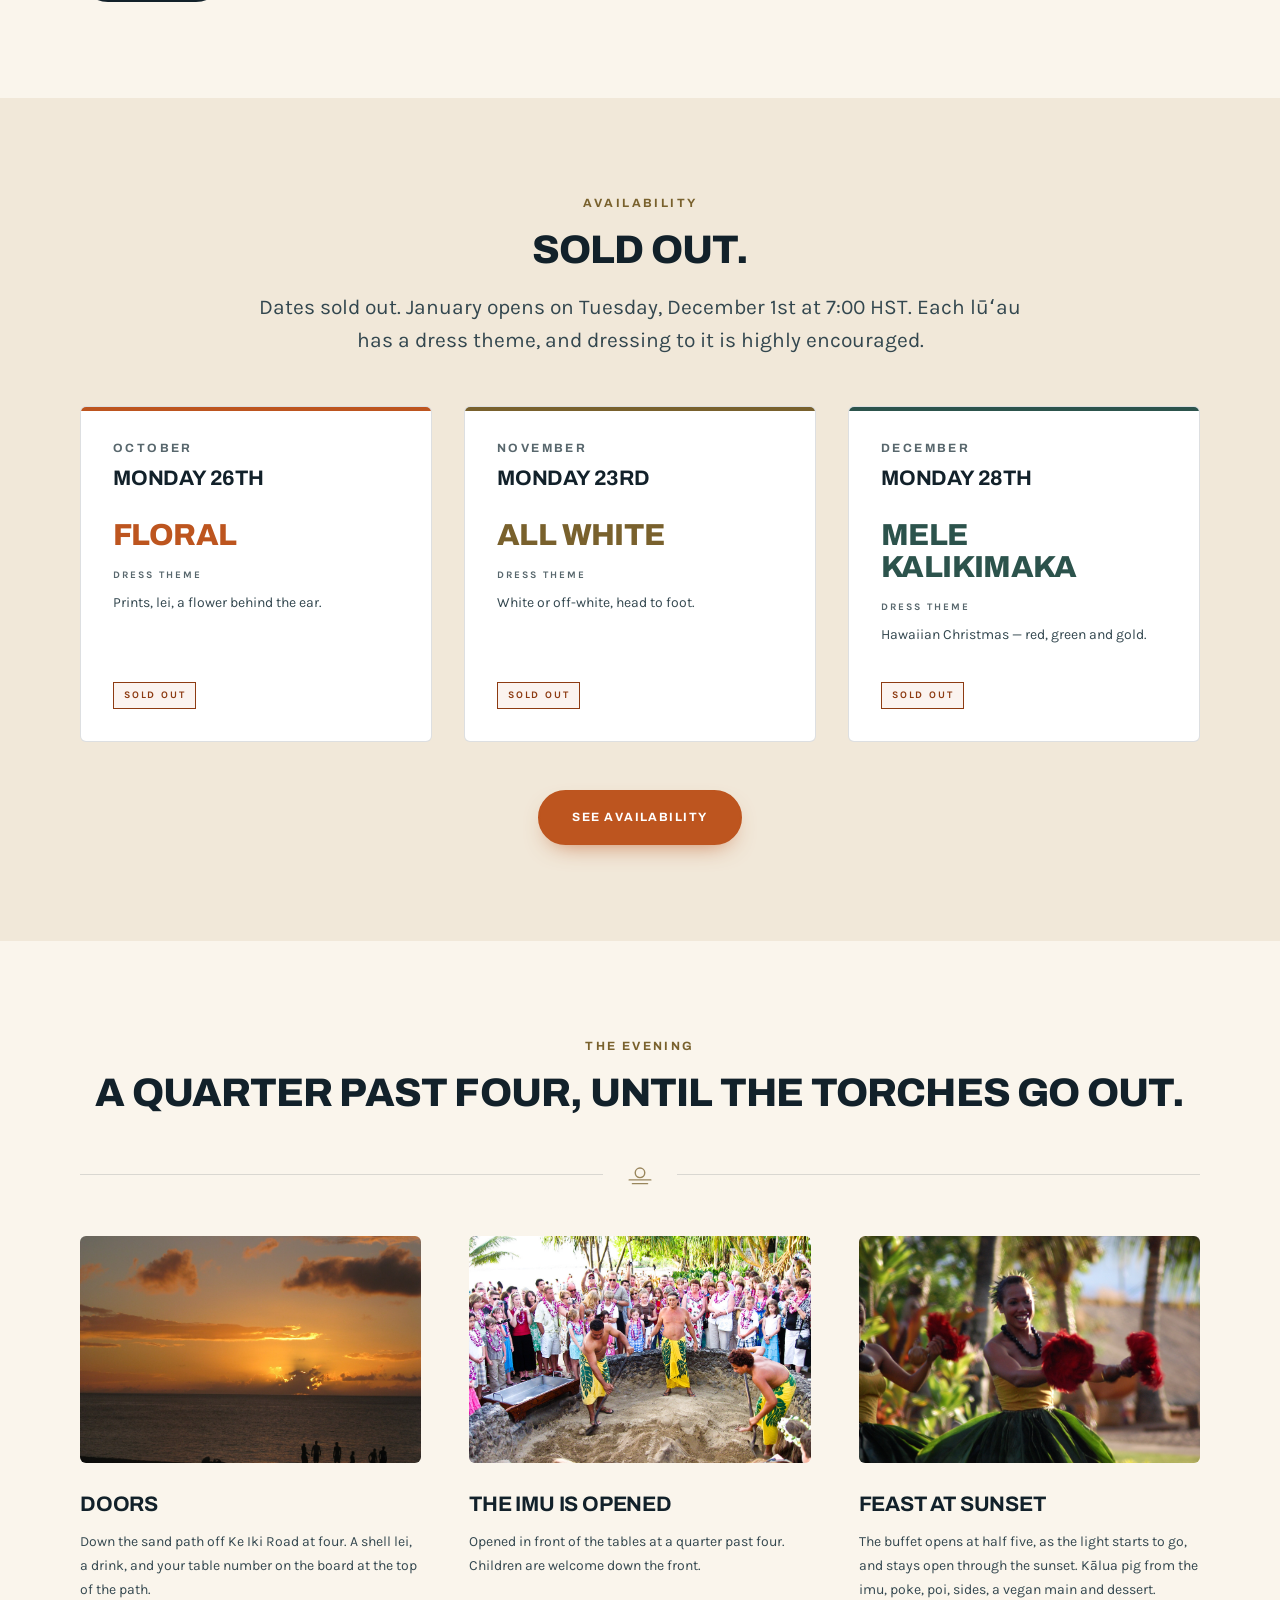
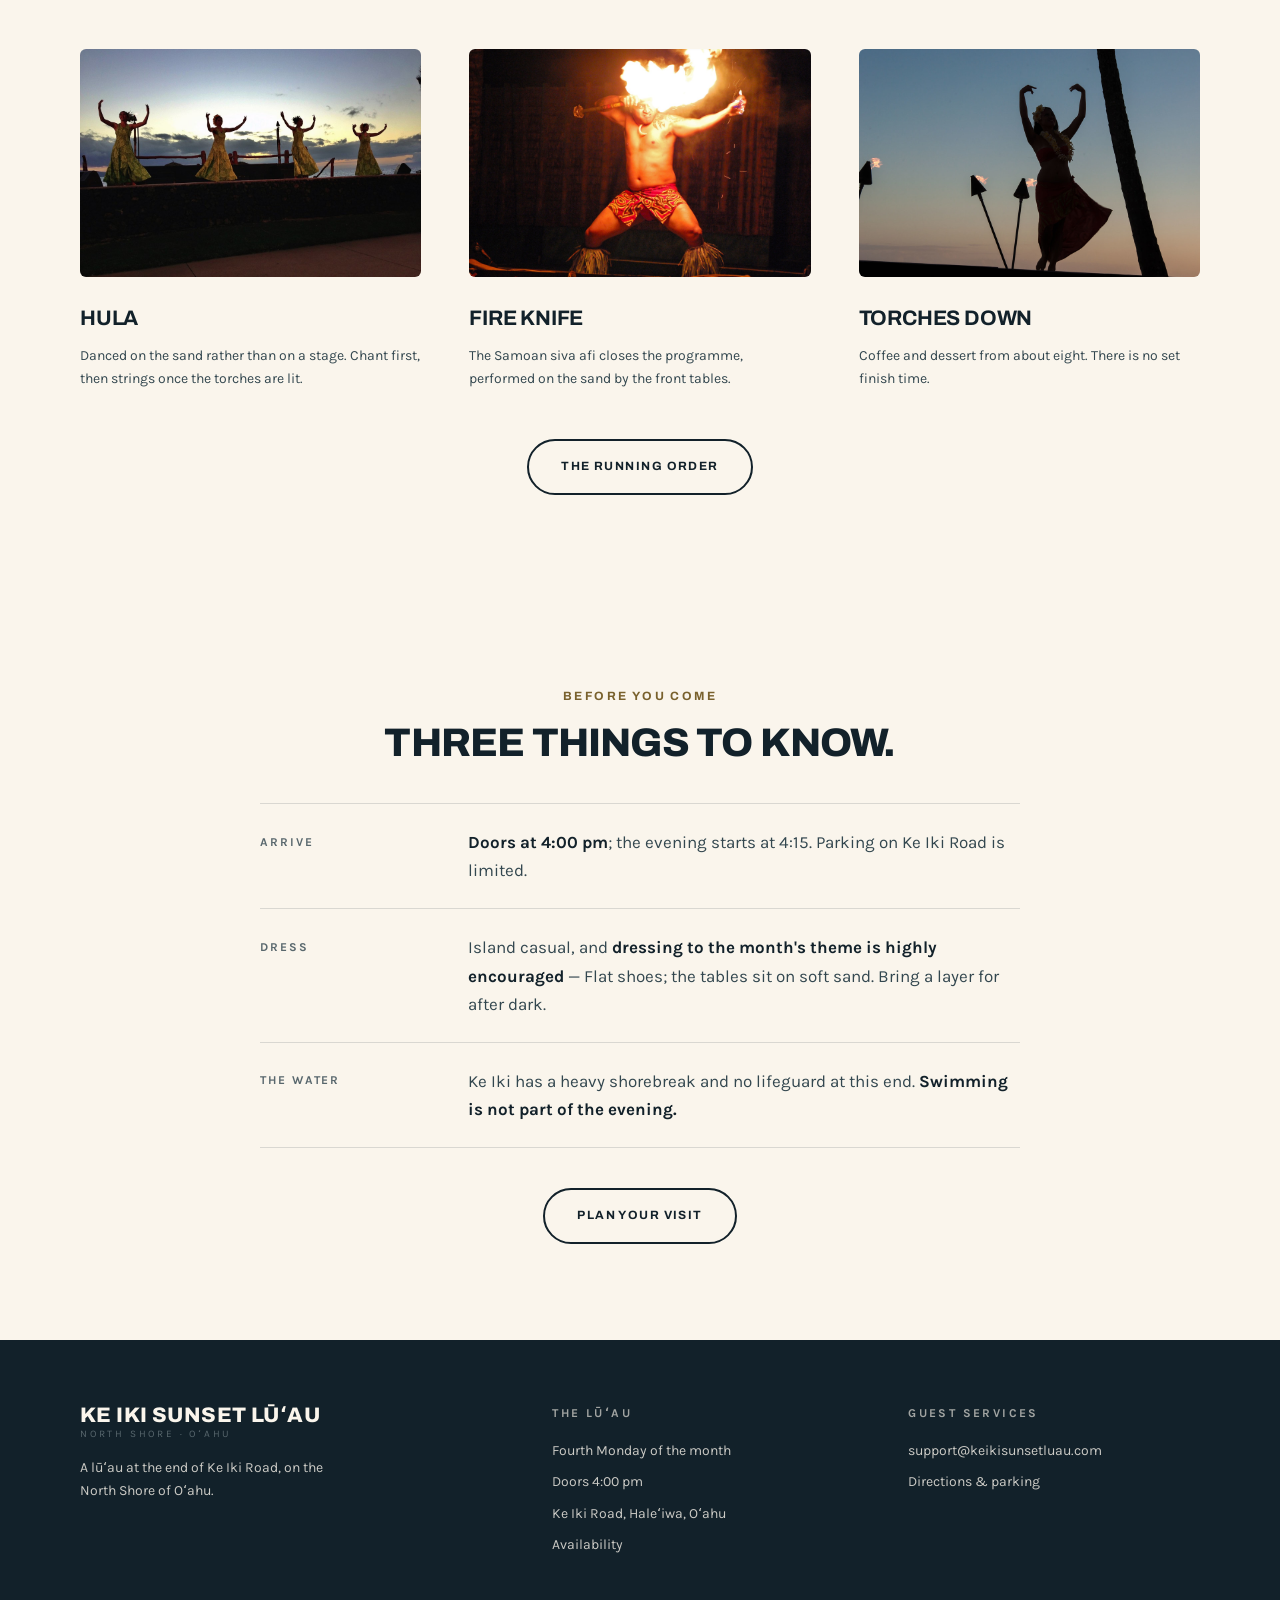
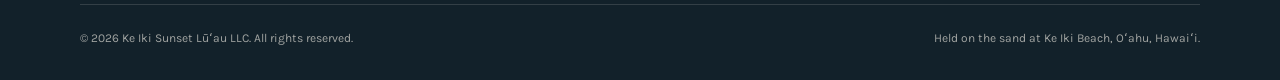
==== commit 83b200a7: "email updated" ====
--- a/index.html
+++ b/index.html
@@ -200,7 +200,7 @@
         <div>
           <h2 class="footer__title">Guest Services</h2>
           <ul class="footer__list">
-            <li><a href="mailto:keikisunsetluau@outlook.com">keikisunsetluau@outlook.com</a></li>
+            <li><a href="mailto:support@keikisunsetluau.com">support@keikisunsetluau.com</a></li>
             <li><a href="visit.html">Directions &amp; parking</a></li>
           </ul>
         </div>
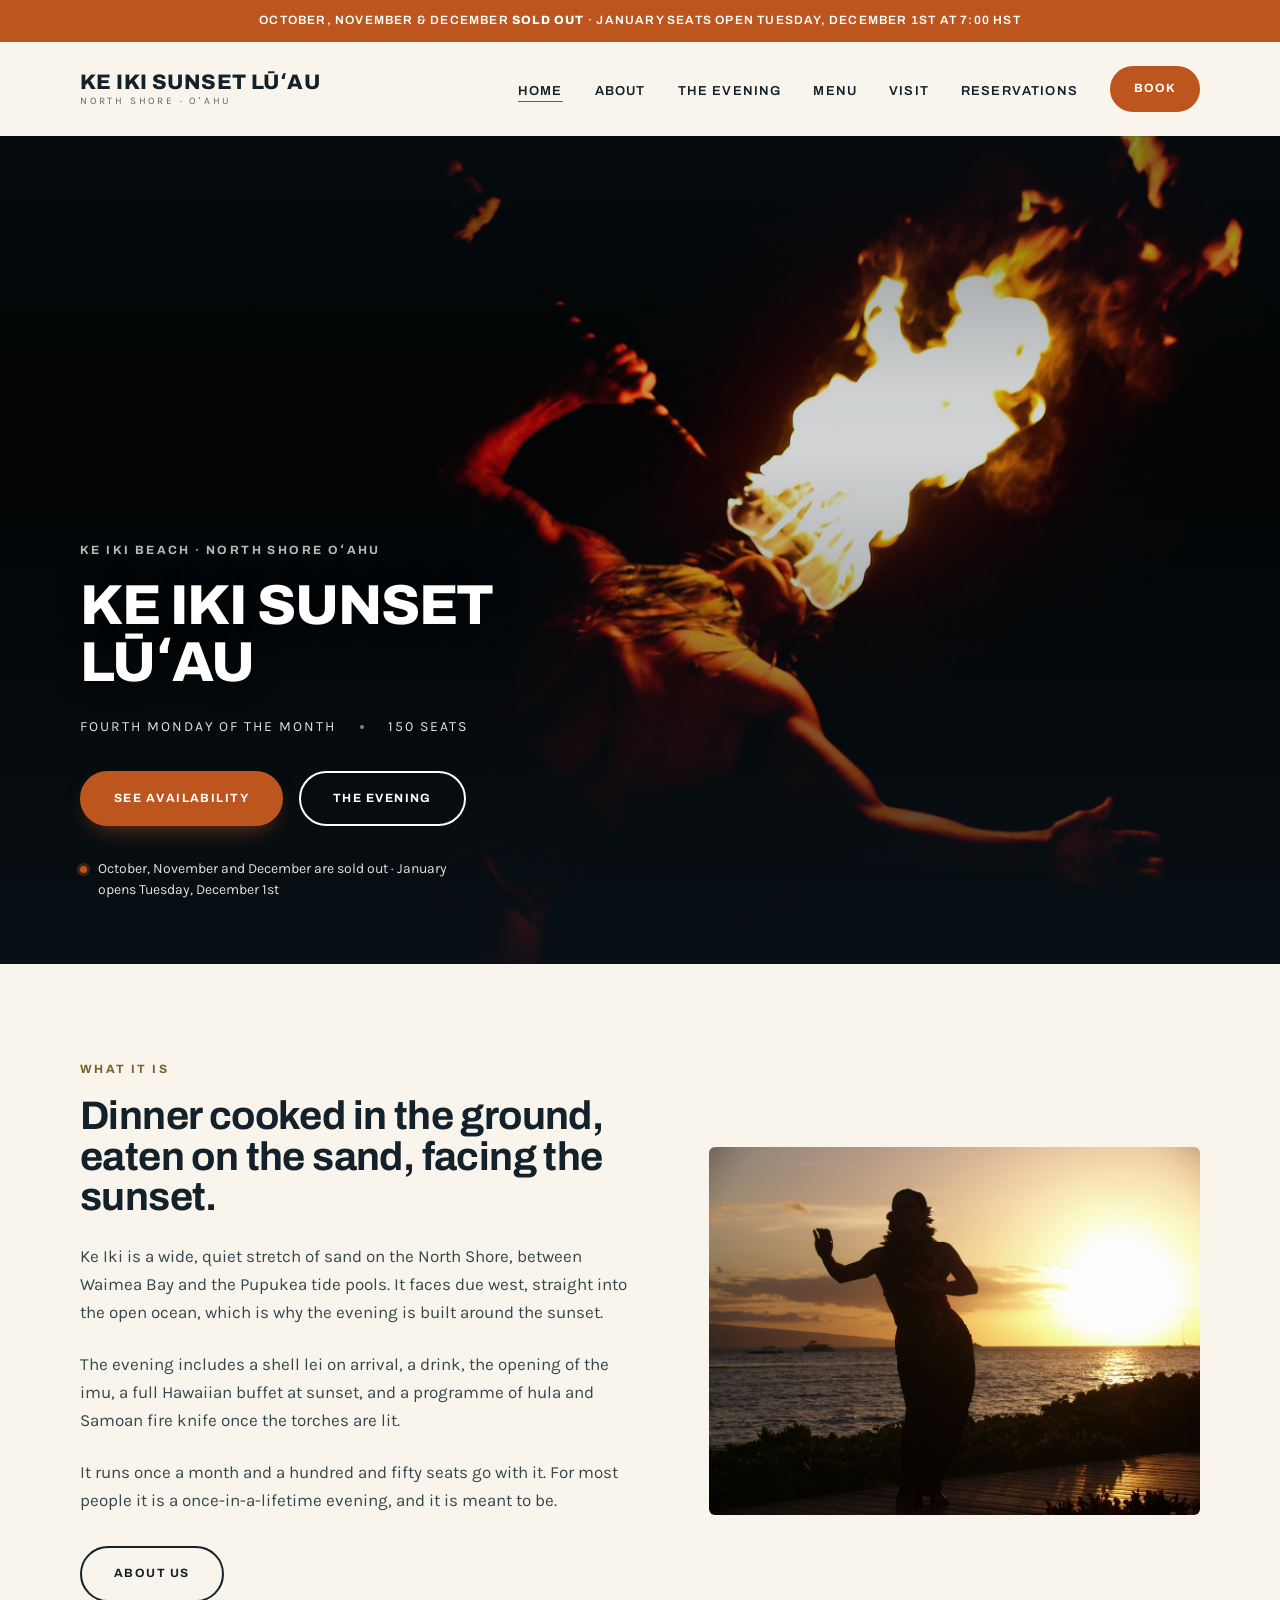
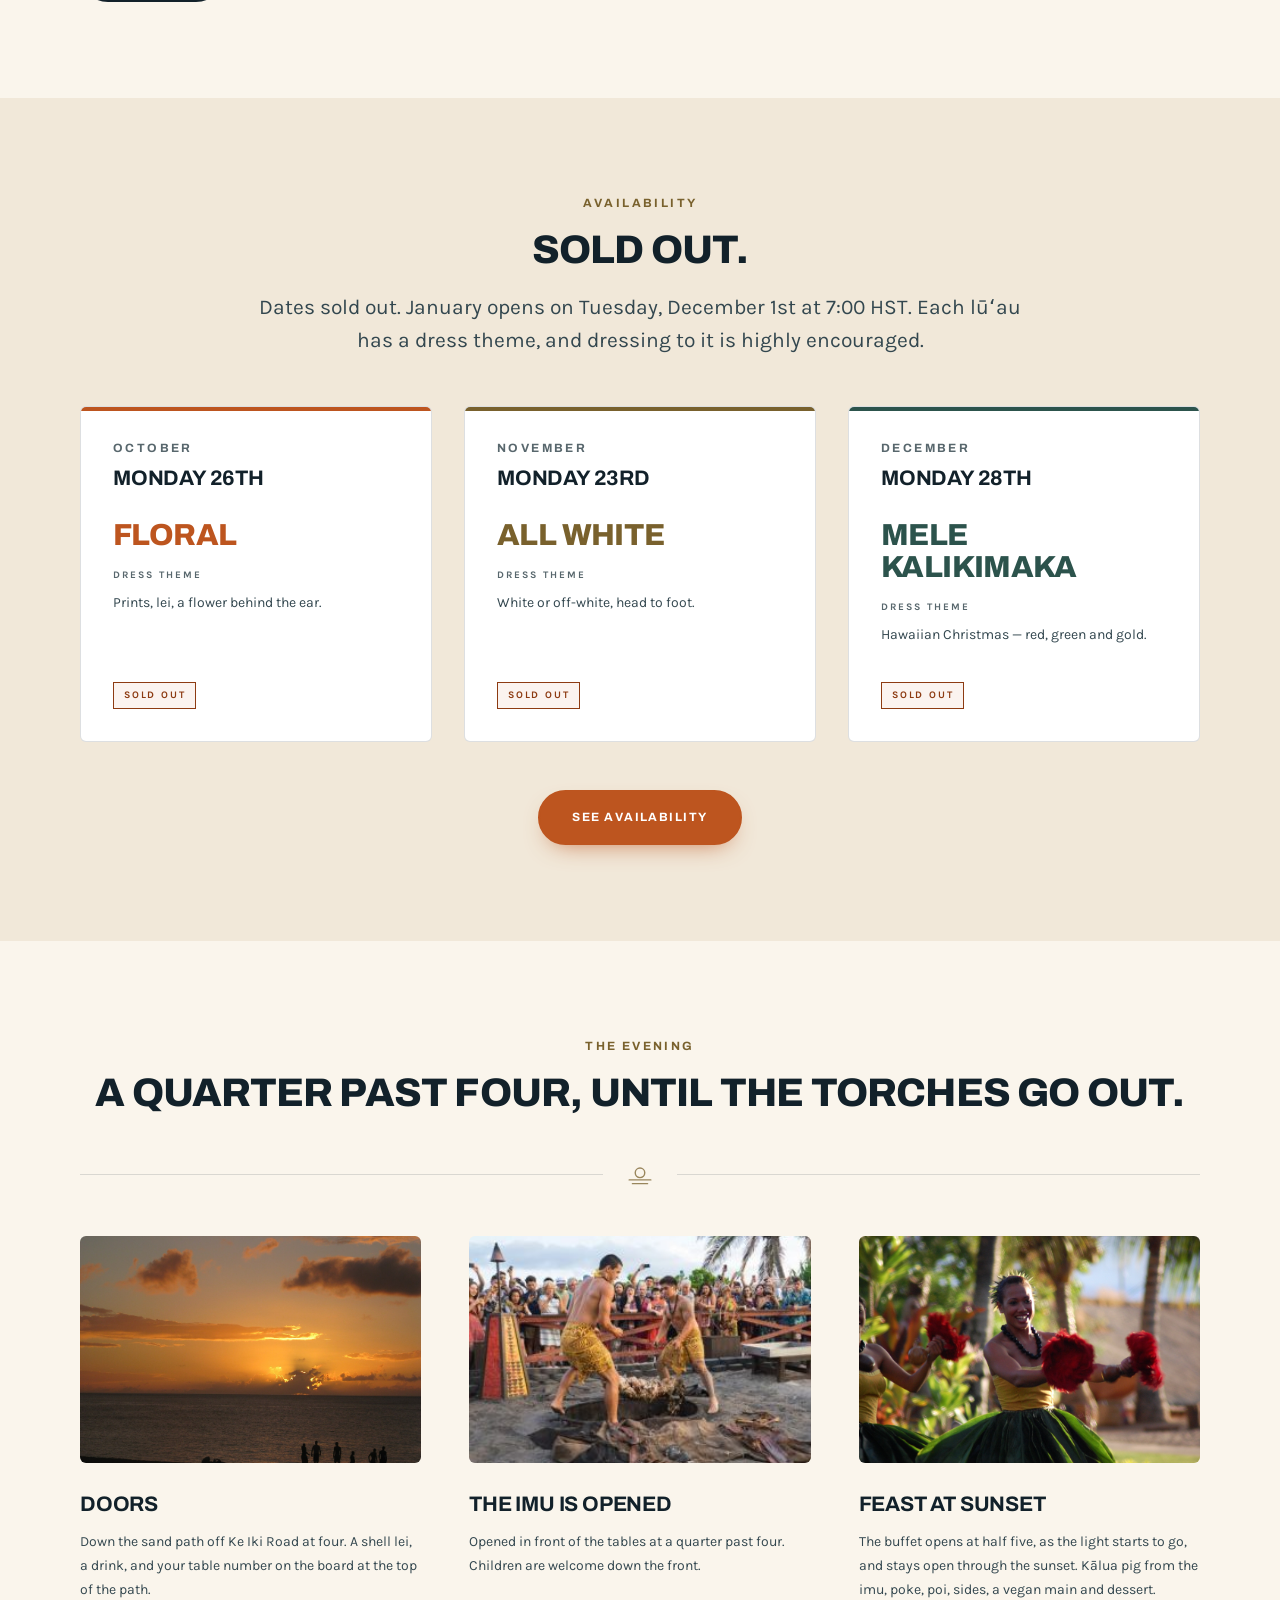
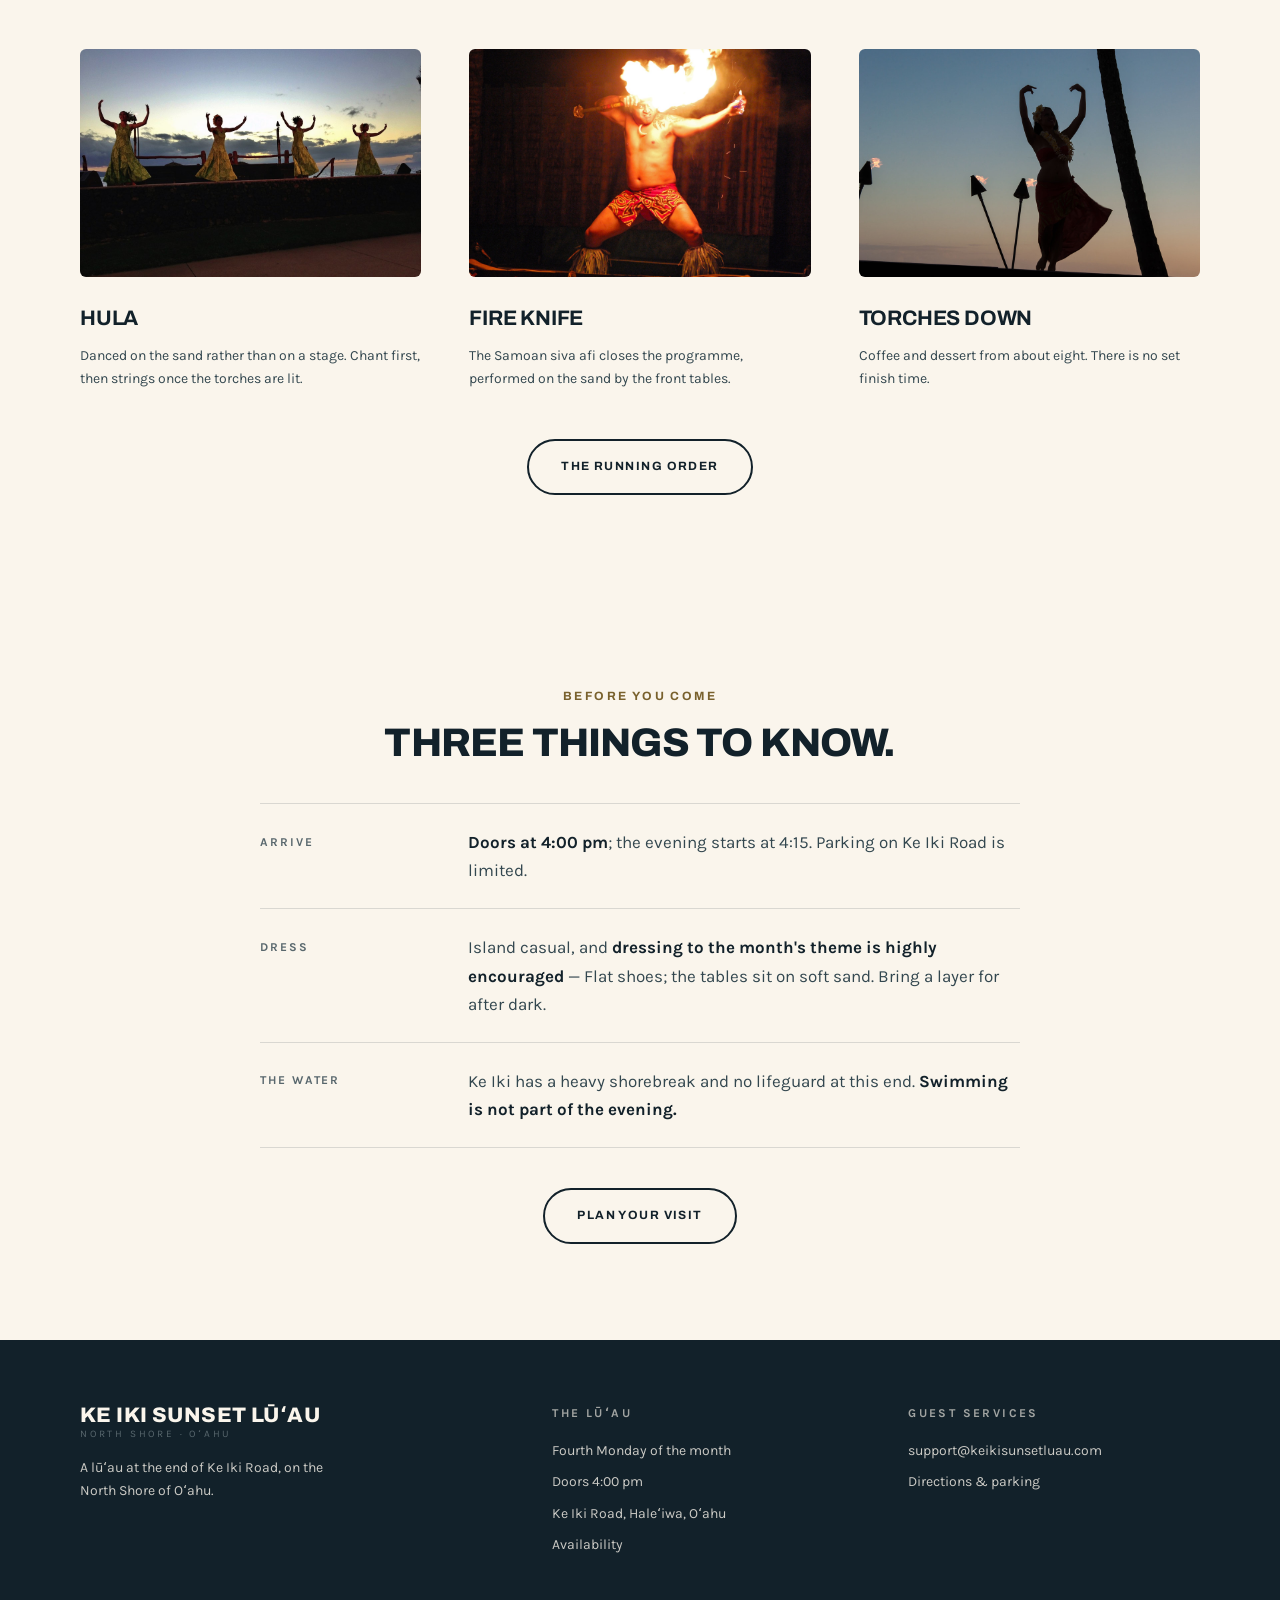
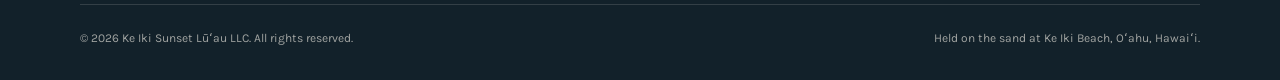
==== commit 4a9d2384: "changed imu crowd on index.html" ====
--- a/index.html
+++ b/index.html
@@ -5,13 +5,13 @@
 <meta name="viewport" content="width=device-width, initial-scale=1">
 <title>Ke Iki Sunset Lūʻau — A lūʻau at the end of Ke Iki Road, Oʻahu</title>
 <meta name="description" content="A monthly lūʻau on Ke Iki Beach, between Waimea Bay and the Pupukea tide pools. Fourth Monday of the month, 150 seats.">
-<link rel="canonical" href="https://keikiluau.com/index.html">
+<link rel="canonical" href="https://keikisunsetluau.com/index.html">
 <meta property="og:type" content="website">
 <meta property="og:site_name" content="Ke Iki Sunset Lūʻau">
 <meta property="og:title" content="Ke Iki Sunset Lūʻau — A lūʻau at the end of Ke Iki Road, Oʻahu">
 <meta property="og:description" content="A monthly lūʻau on Ke Iki Beach, between Waimea Bay and the Pupukea tide pools. Fourth Monday of the month, 150 seats.">
-<meta property="og:image" content="https://keikiluau.com/images/og-image.jpg">
-<meta property="og:url" content="https://keikiluau.com/index.html">
+<meta property="og:image" content="https://keikisunsetluau.com/images/og-image.jpg">
+<meta property="og:url" content="https://keikisunsetluau.com/index.html">
 <meta name="twitter:card" content="summary_large_image">
 <meta name="theme-color" content="#12212a">
 <link rel="icon" href="favicon.svg" type="image/svg+xml">
@@ -141,7 +141,7 @@
       <div class="grid grid--3">
         <div class="card card--media" data-reveal><span class="card__media"><img src="images/sunset-gathering.jpg" alt="Guests gathering on the sand as the sun goes down" loading="lazy"></span><h3 class="card__title">Doors</h3>
           <p class="card__body">Down the sand path off Ke Iki Road at four. A shell lei, a drink, and your table number on the board at the top of the path.</p></div>
-        <div class="card card--media" data-reveal data-reveal-delay="90"><span class="card__media"><img src="images/imu-crowd.jpg" alt="Guests crowded around the pit as it is opened in the late light" loading="lazy"></span><h3 class="card__title">The imu is opened</h3>
+        <div class="card card--media" data-reveal data-reveal-delay="90"><span class="card__media"><img src="images/imu-crowd.png" alt="Guests crowded around the pit as it is opened in the late light" loading="lazy"></span><h3 class="card__title">The imu is opened</h3>
           <p class="card__body">Opened in front of the tables at a quarter past four. Children are welcome down the front.</p></div>
         <div class="card card--media" data-reveal data-reveal-delay="180"><span class="card__media"><img src="images/luau-evening.jpg" alt="The lūʻau under way in the last of the evening light" loading="lazy"></span><h3 class="card__title">Feast at sunset</h3>
           <p class="card__body">The buffet opens at half five, as the light starts to go, and stays open through the sunset. Kālua pig from the imu, poke, poi, sides, a vegan main and dessert.</p></div>
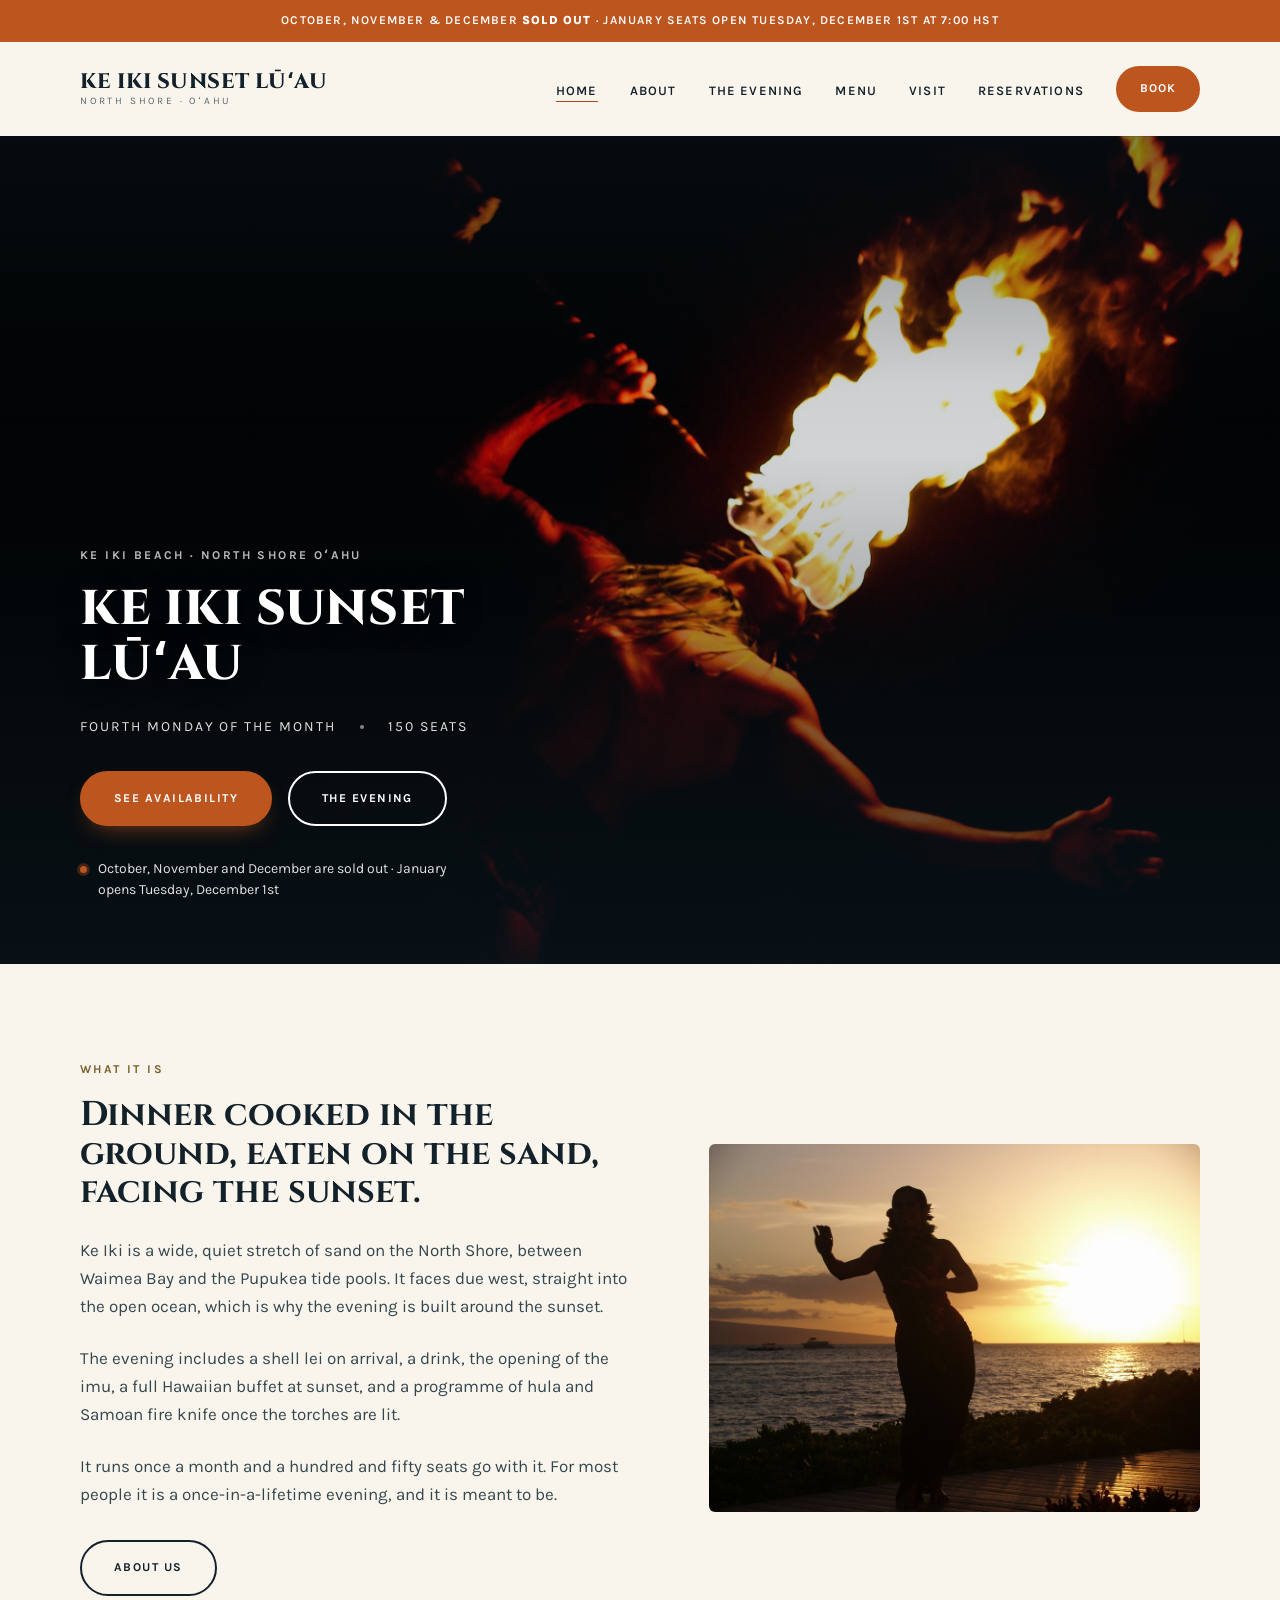
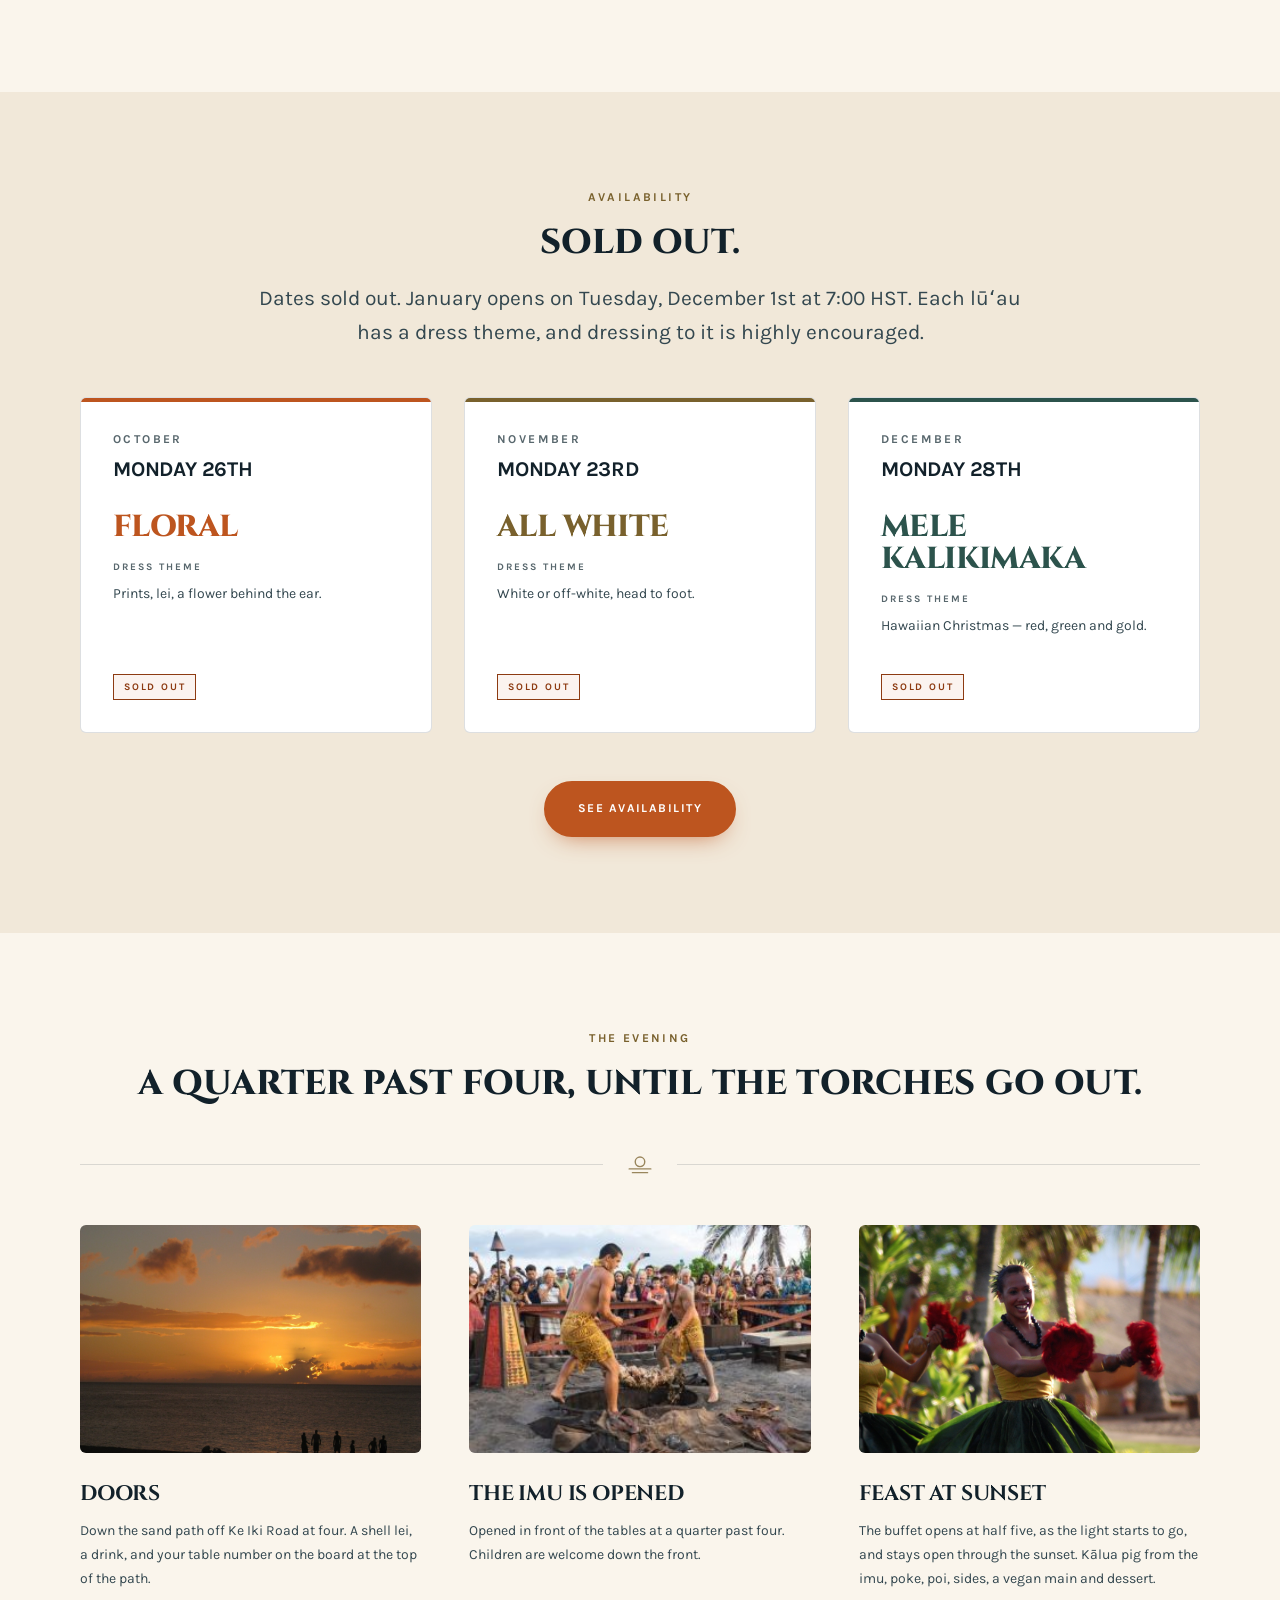
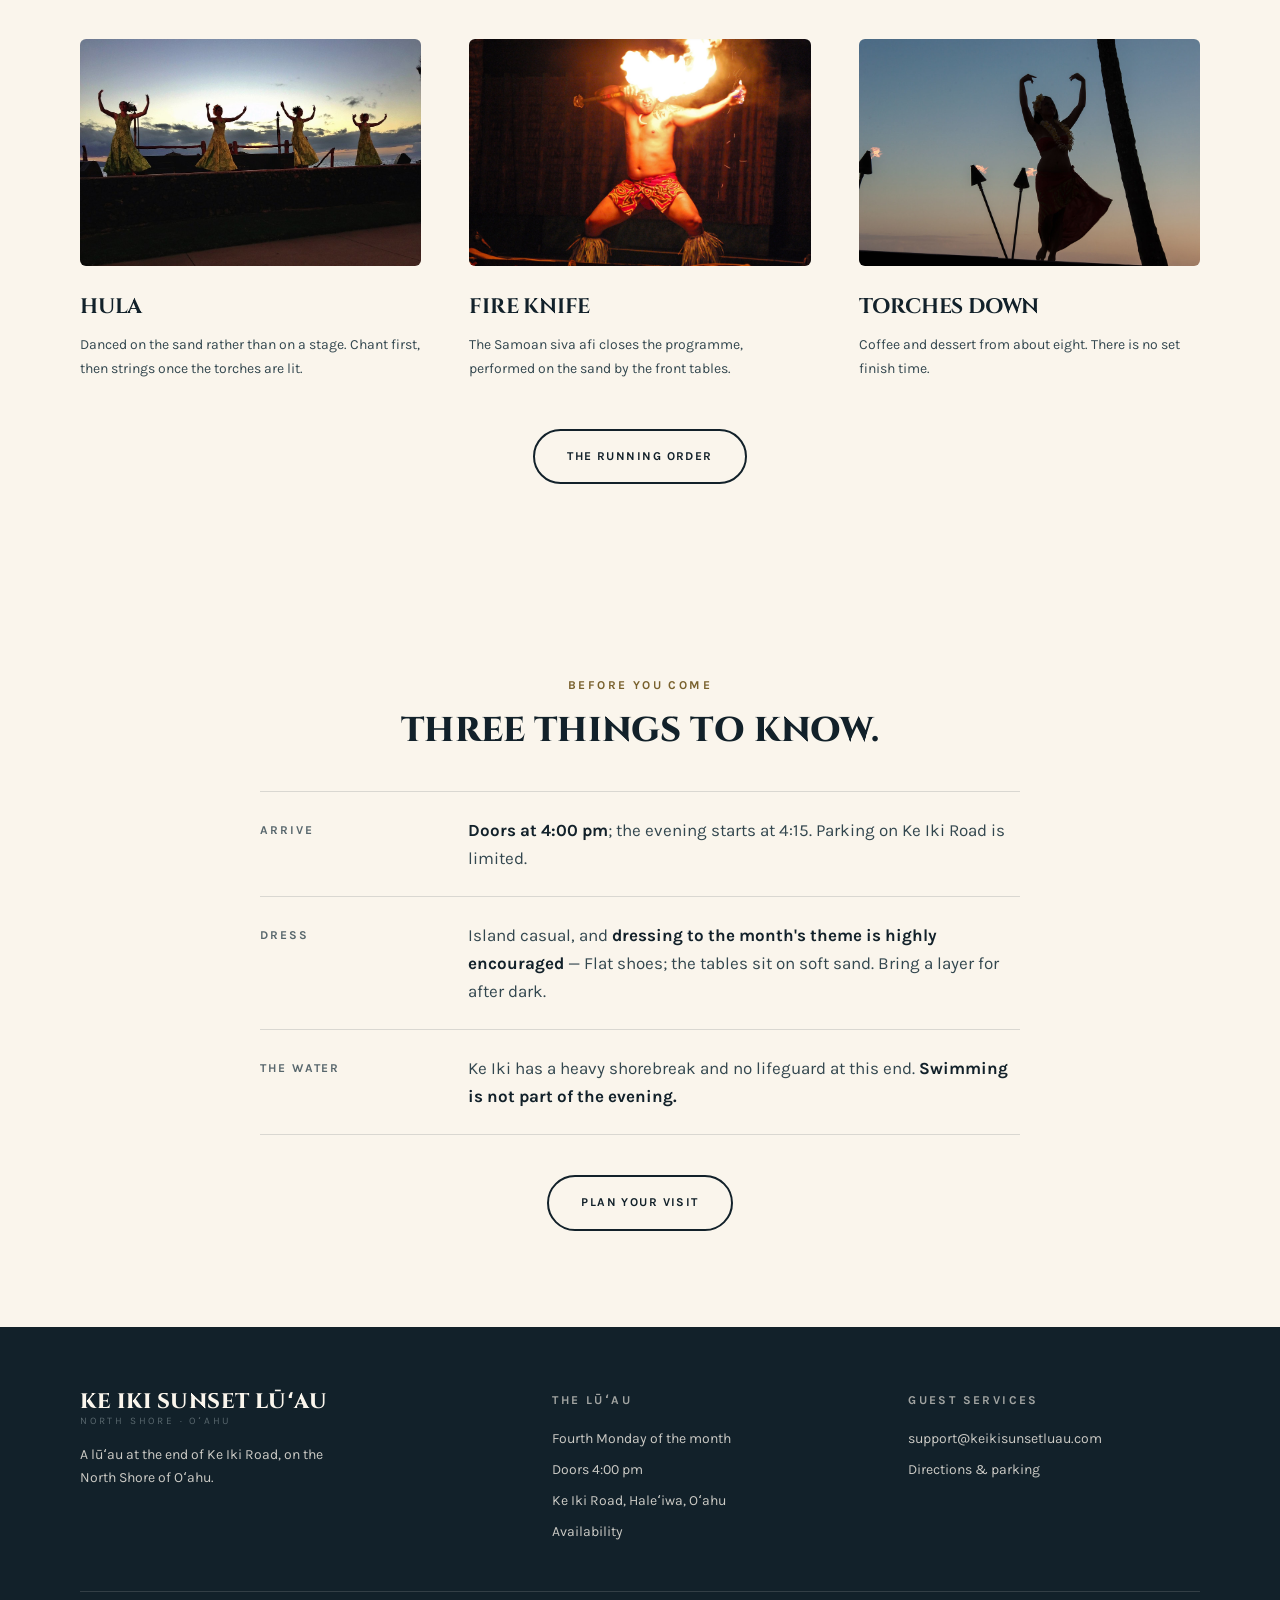
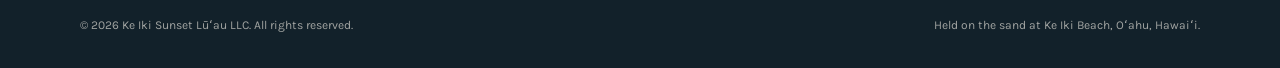
==== commit ede21b3a: "changed font to Cinzel across site" ====
--- a/index.html
+++ b/index.html
@@ -17,7 +17,7 @@
 <link rel="icon" href="favicon.svg" type="image/svg+xml">
 <link rel="preconnect" href="https://fonts.googleapis.com">
 <link rel="preconnect" href="https://fonts.gstatic.com" crossorigin>
-<link href="https://fonts.googleapis.com/css2?family=Archivo:wght@500;600;700;800&family=Karla:ital,wght@0,400;0,500;0,700;1,400&display=swap" rel="stylesheet">
+<link href="https://fonts.googleapis.com/css2?family=Cinzel:wght@600;700;800;900&family=Karla:ital,wght@0,400;0,500;0,700;1,400&display=swap" rel="stylesheet">
 <link rel="stylesheet" href="css/style.css">
 </head>
 <body data-promo>
--- a/css/style.css
+++ b/css/style.css
@@ -21,7 +21,9 @@
   --line:       rgba(18, 33, 42, 0.14);
   --line-soft:  rgba(18, 33, 42, 0.08);
 
-  --display: "Archivo", ui-sans-serif, -apple-system, "Segoe UI", Helvetica, Arial, sans-serif;
+  /* Cinzel: a carved, inscriptional serif — the face Mauka Warriors uses for
+     its heritage copy. Covers the ʻokina (U+02BB) and kahakō (ā ē ī ō ū). */
+  --display: "Cinzel", "Iowan Old Style", Georgia, "Times New Roman", serif;
   --sans:    "Karla", ui-sans-serif, -apple-system, "Segoe UI", Helvetica, Arial, sans-serif;
 
   --radius:    6px;
@@ -34,8 +36,8 @@
   --t-base: clamp(1rem, 0.97rem + 0.15vw, 1.0625rem);
   --t-lg:  clamp(1.125rem, 1.06rem + 0.32vw, 1.3125rem);
   --t-xl:  clamp(1.5rem, 1.34rem + 0.8vw, 2rem);
-  --t-2xl: clamp(1.7rem, 1.45rem + 1.3vw, 2.5rem);
-  --t-3xl: clamp(2.1rem, 1.6rem + 2.4vw, 3.7rem);
+  --t-2xl: clamp(1.5rem, 1.3rem + 1.1vw, 2.15rem);
+  --t-3xl: clamp(1.85rem, 1.45rem + 2.0vw, 3.1rem);
 
   /* 8px rhythm. Every vertical gap on the site is one of these. */
   --s-1: 0.5rem;  --s-2: 1rem;   --s-3: 1.5rem;  --s-4: 2rem;
@@ -73,12 +75,12 @@
 .display {
   font-family: var(--display);
   font-weight: 800;
-  line-height: 1.02;
-  letter-spacing: -0.02em;
+  line-height: 1.12;
+  letter-spacing: 0.005em;
   text-transform: uppercase;
 }
 /* Sentence-case escape hatch for the few places shouting would be wrong. */
-.display--plain { text-transform: none; letter-spacing: -0.015em; font-weight: 700; }
+.display--plain { text-transform: none; letter-spacing: 0; font-weight: 700; }
 .display--xl { font-size: var(--t-3xl); }
 .display--lg { font-size: var(--t-2xl); }
 .display--md { font-size: var(--t-xl); line-height: 1.18; }
@@ -182,7 +184,7 @@
 .nav__list { display: flex; gap: var(--s-4); list-style: none; }
 .nav__link {
   position: relative;
-  font-family: var(--display);
+  font-family: var(--sans);
   font-size: 0.8125rem;
   font-weight: 600;
   letter-spacing: 0.09em;
@@ -247,7 +249,7 @@
 /* ---- Buttons ----------------------------------------------------------- */
 .btn {
   display: inline-flex; align-items: center; gap: 0.6rem;
-  font-family: var(--display);
+  font-family: var(--sans);
   font-size: var(--t-xs);
   font-weight: 700;
   letter-spacing: 0.12em;
@@ -412,7 +414,7 @@
 .menu-list { list-style: none; display: grid; gap: var(--s-4); }
 @media (min-width: 760px) { .menu-list { grid-template-columns: 1fr 1fr; gap: var(--s-4) var(--s-6); } }
 .menu-item__name { font-family: var(--display); font-size: var(--t-lg); line-height: 1.3; }
-.menu-item__hawaiian { font-style: italic; color: var(--ember-ink); }
+.menu-item__hawaiian { font-family: var(--sans); font-style: italic; color: var(--ember-ink); }
 .menu-item__desc { font-size: var(--t-sm); color: var(--ink-2); line-height: 1.65; margin-top: 4px; }
 .menu-item__tag {
   display: inline-block; margin-top: var(--s-1);
@@ -623,7 +625,7 @@
   color: #fff;
   text-align: center;
   padding: 0.7rem var(--s-3);
-  font-family: var(--display);
+  font-family: var(--sans);
   font-size: 0.75rem;
   font-weight: 600;
   letter-spacing: 0.1em;
@@ -635,7 +637,7 @@
 /* Persistent booking call to action in the header. */
 .nav__cta {
   display: inline-flex; align-items: center;
-  font-family: var(--display);
+  font-family: var(--sans);
   font-size: 0.75rem; font-weight: 700;
   letter-spacing: 0.1em; text-transform: uppercase;
   text-decoration: none;
@@ -681,13 +683,13 @@
 .menu-item__name { font-weight: 600; }
 
 /* Eyebrows pick up the display face so the hierarchy reads as one system. */
-.eyebrow { font-family: var(--display); font-weight: 700; letter-spacing: 0.2em; }
+.eyebrow { font-family: var(--sans); font-weight: 700; letter-spacing: 0.2em; }
 
 /* Monthly dress theme, shown against each date in the availability list. */
 .avail__theme {
   display: inline-block;
   margin-top: 6px;
-  font-family: var(--display);
+  font-family: var(--sans);
   font-size: 0.625rem;
   font-weight: 700;
   letter-spacing: 0.18em;
@@ -721,13 +723,13 @@
 .month-card--mele   { --accent: var(--sea); }
 
 .month-card__month {
-  font-family: var(--display);
+  font-family: var(--sans);
   font-size: var(--t-xs); font-weight: 700;
   letter-spacing: 0.2em; text-transform: uppercase;
   color: var(--muted);
 }
 .month-card__date {
-  font-family: var(--display);
+  font-family: var(--sans);
   font-size: var(--t-lg); font-weight: 700;
   text-transform: uppercase; letter-spacing: -0.01em;
   margin-top: 2px;
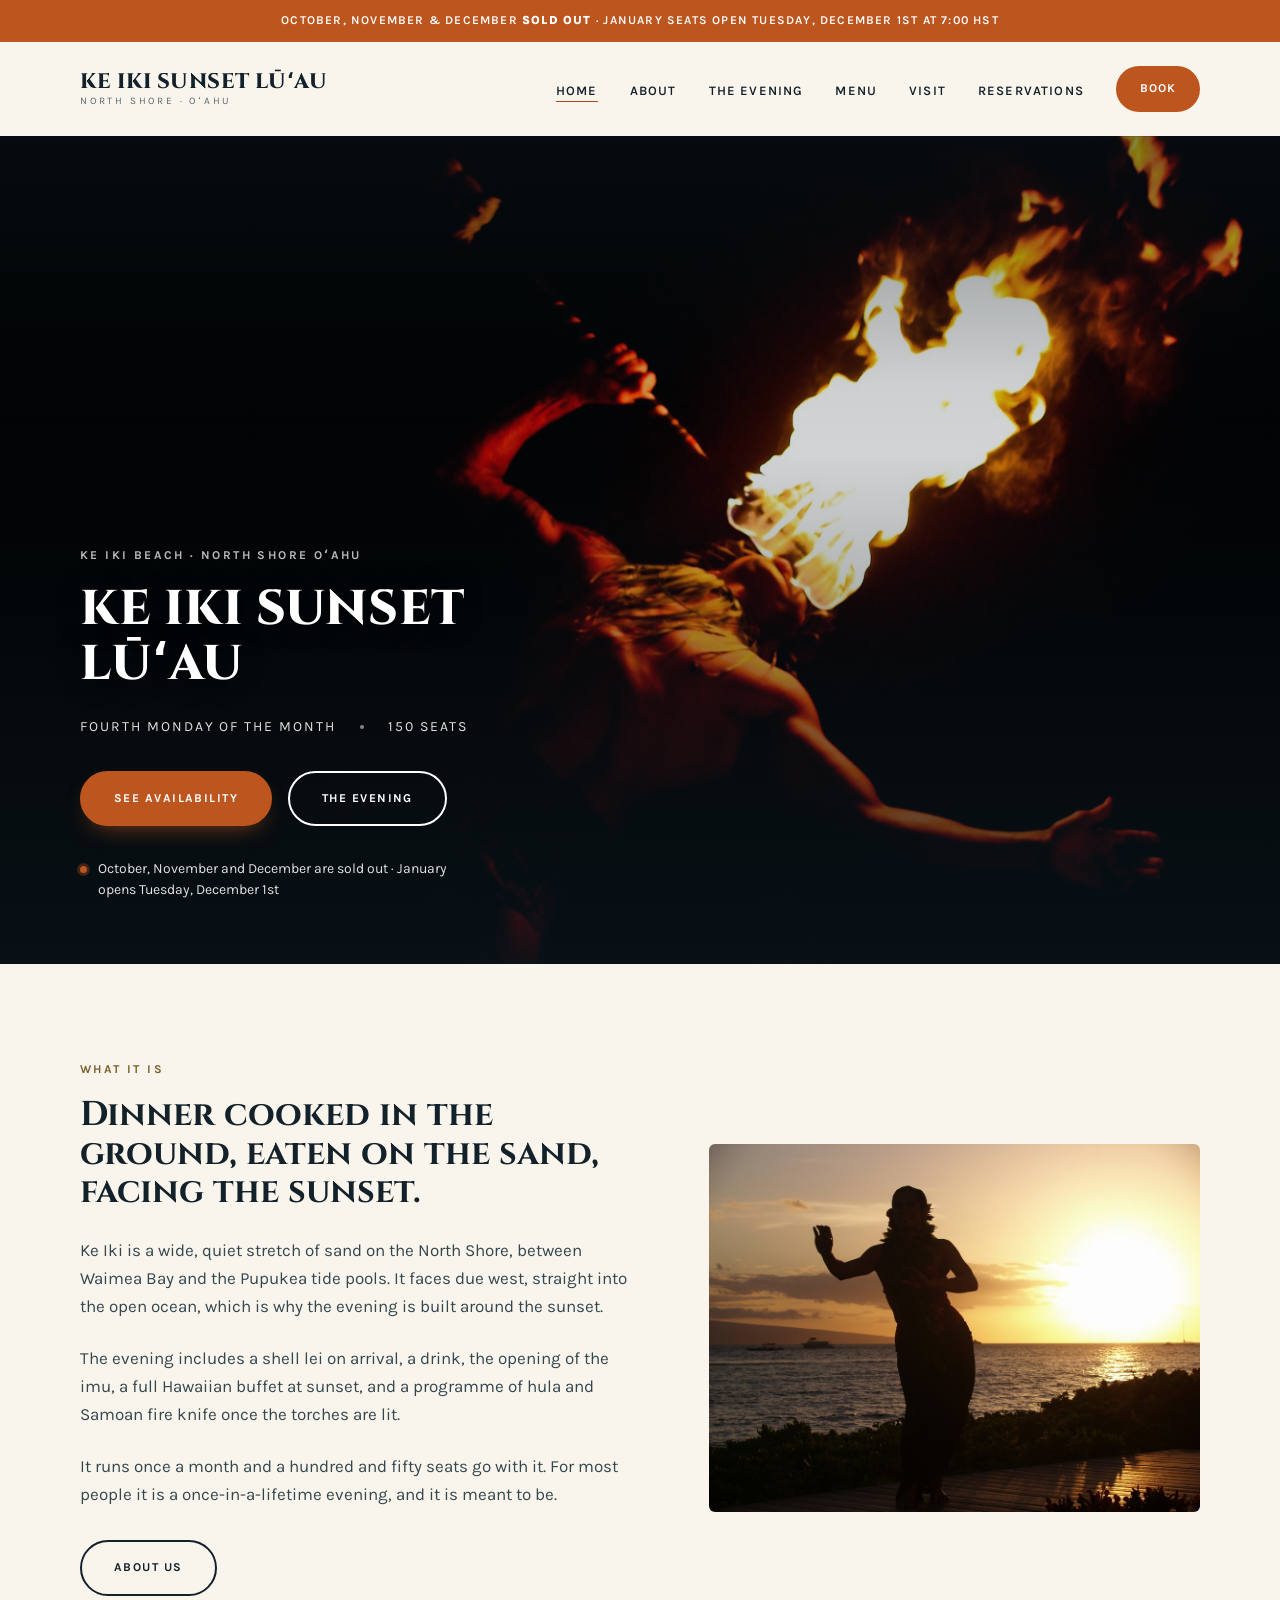
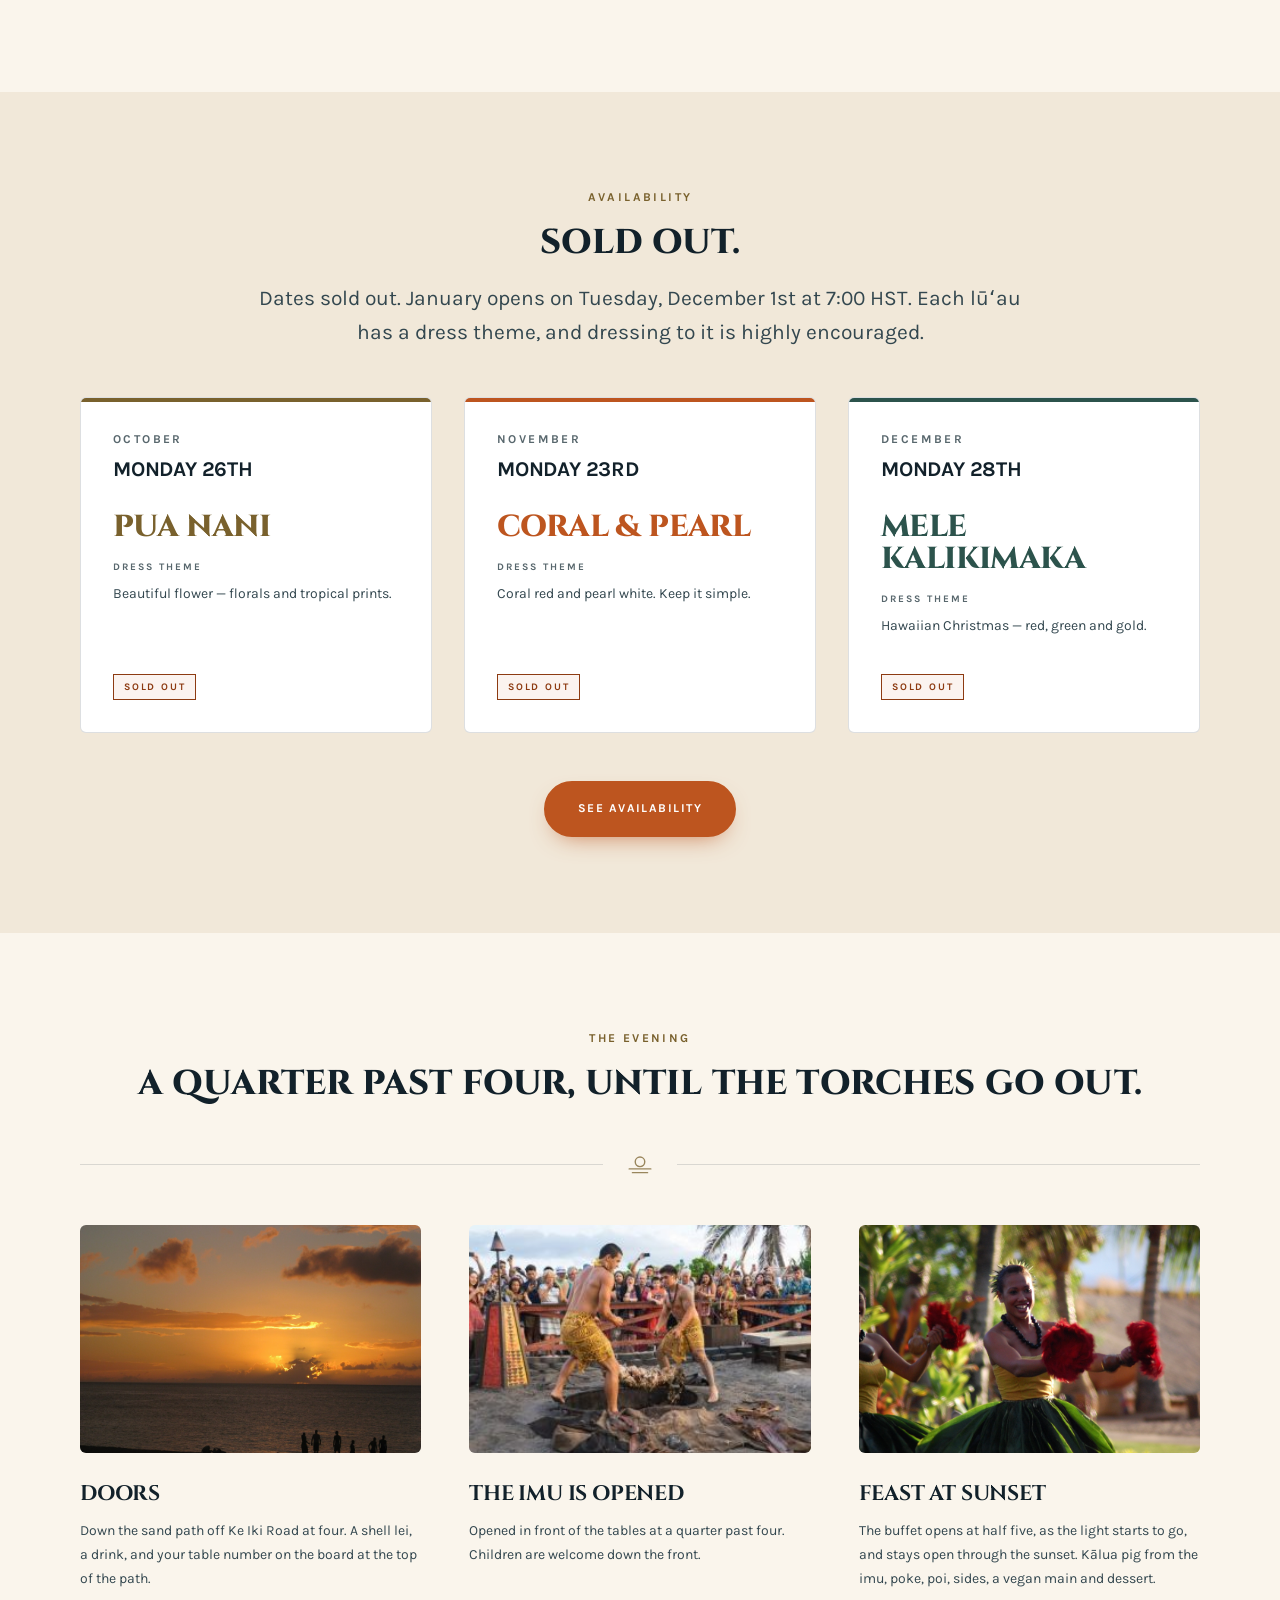
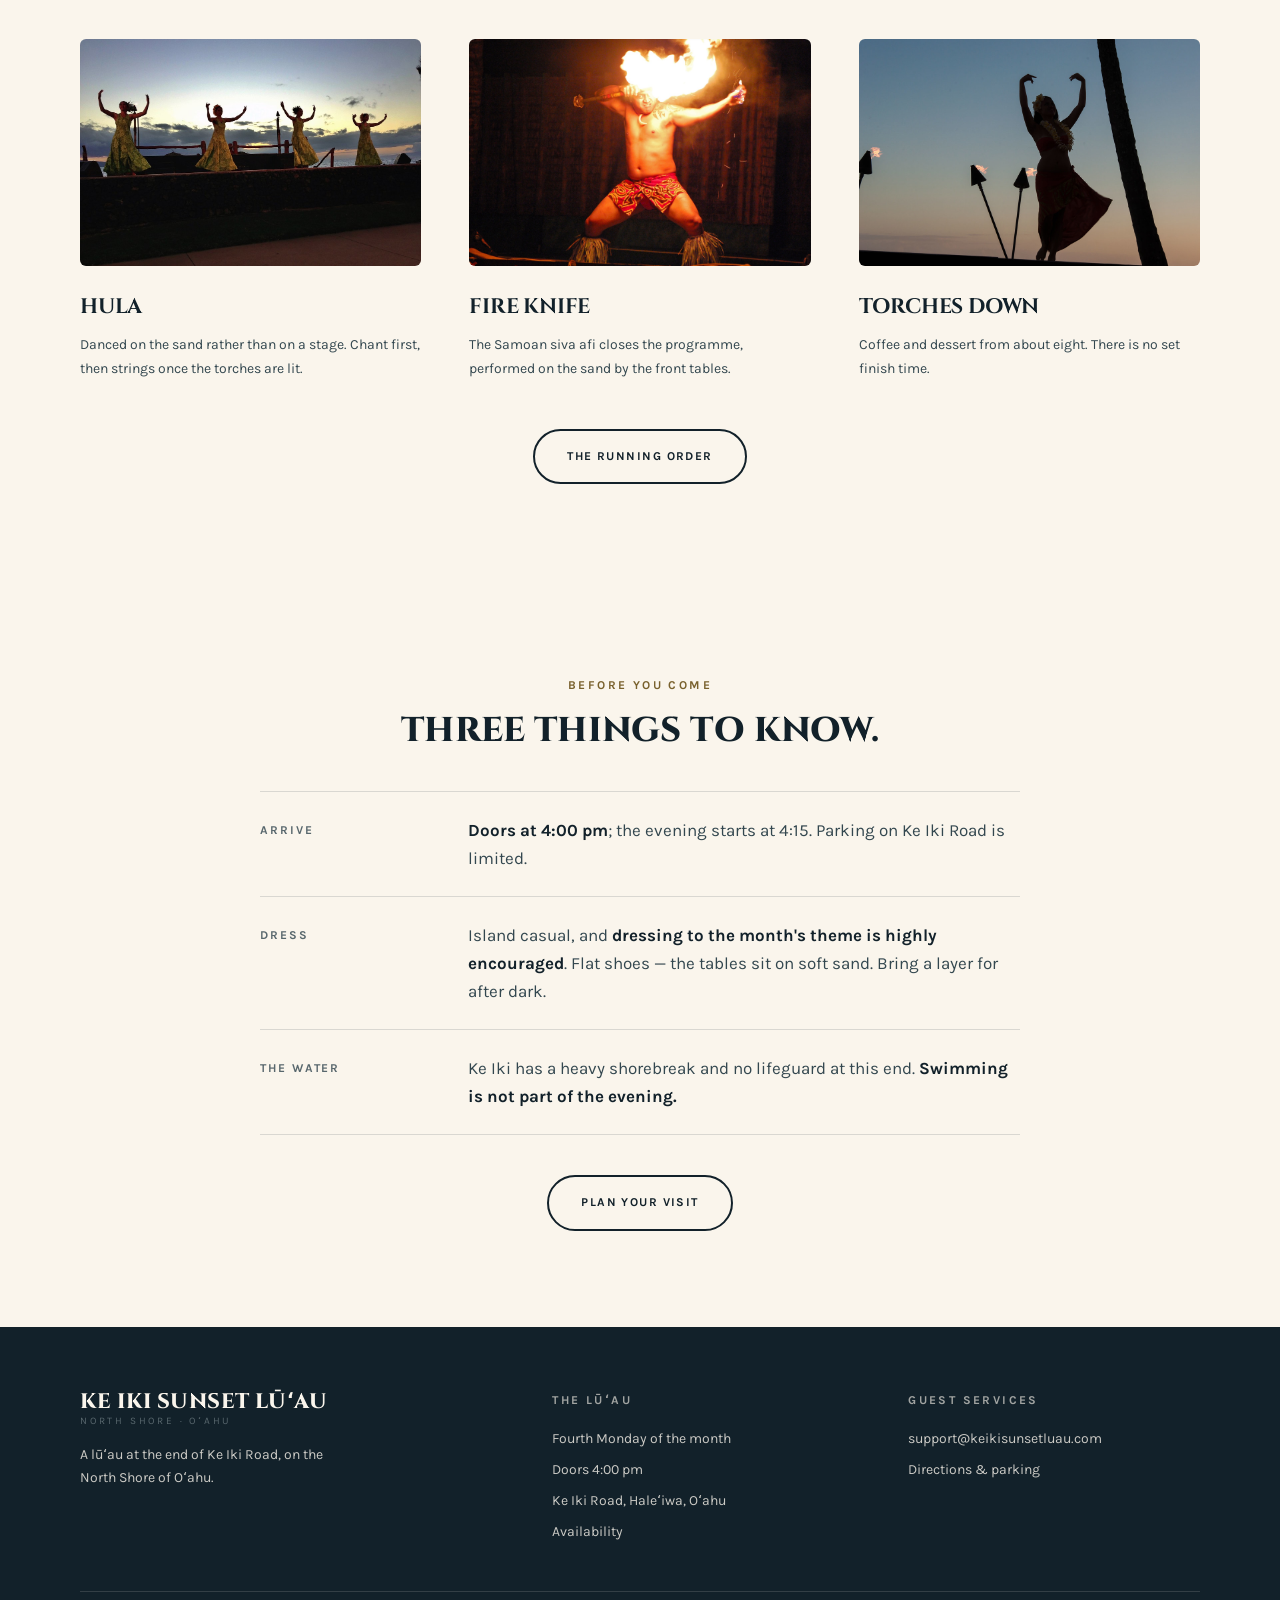
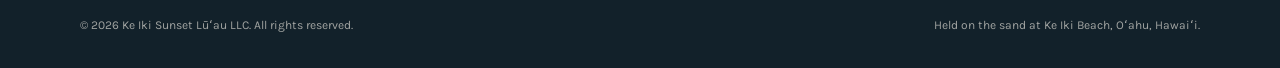
==== commit 5933f1e9: "changed themes" ====
--- a/index.html
+++ b/index.html
@@ -102,20 +102,20 @@
         dressing to it is highly encouraged.</p>
       </div>
       <div class="months" style="margin-top:3rem">
-        <div class="month-card month-card--floral" data-reveal>
+        <div class="month-card month-card--puanani" data-reveal>
           <p class="month-card__month">October</p>
           <p class="month-card__date">Monday 26th</p>
-          <p class="month-card__theme">Floral</p>
+          <p class="month-card__theme">Pua Nani</p>
           <p class="month-card__label">Dress theme</p>
-          <p class="month-card__note">Prints, lei, a flower behind the ear.</p>
+          <p class="month-card__note">Beautiful flower &mdash; florals and tropical prints.</p>
           <div class="month-card__foot"><span class="pill pill--soldout">Sold out</span></div>
         </div>
-        <div class="month-card month-card--white" data-reveal data-reveal-delay="90">
+        <div class="month-card month-card--coral" data-reveal data-reveal-delay="90">
           <p class="month-card__month">November</p>
           <p class="month-card__date">Monday 23rd</p>
-          <p class="month-card__theme">All white</p>
+          <p class="month-card__theme">Coral &amp; Pearl</p>
           <p class="month-card__label">Dress theme</p>
-          <p class="month-card__note">White or off-white, head to foot.</p>
+          <p class="month-card__note">Coral red and pearl white. Keep it simple.</p>
           <div class="month-card__foot"><span class="pill pill--soldout">Sold out</span></div>
         </div>
         <div class="month-card month-card--mele" data-reveal data-reveal-delay="180">
@@ -167,8 +167,8 @@
           4:15. Parking on Ke Iki Road is limited.</dd></div>
         <div class="details__row"><dt class="details__key">Dress</dt>
           <dd class="details__val">Island casual, and <strong>dressing to the month's theme
-          is highly encouraged</strong> &mdash; Flat shoes; the tables sit on
-          soft sand. Bring a layer for after dark.</dd></div>
+          is highly encouraged</strong>. Flat shoes &mdash; the tables sit on soft sand.
+          Bring a layer for after dark.</dd></div>
         <div class="details__row"><dt class="details__key">The water</dt>
           <dd class="details__val">Ke Iki has a heavy shorebreak and no lifeguard at this
           end. <strong>Swimming is not part of the evening.</strong></dd></div>
--- a/css/style.css
+++ b/css/style.css
@@ -718,8 +718,8 @@
   content: ""; position: absolute; inset: 0 0 auto 0; height: 4px;
   background: var(--accent, var(--ember));
 }
-.month-card--floral { --accent: var(--ember); }
-.month-card--white  { --accent: var(--gold); }
+.month-card--puanani { --accent: var(--gold); }
+.month-card--coral  { --accent: var(--ember); }
 .month-card--mele   { --accent: var(--sea); }
 
 .month-card__month {
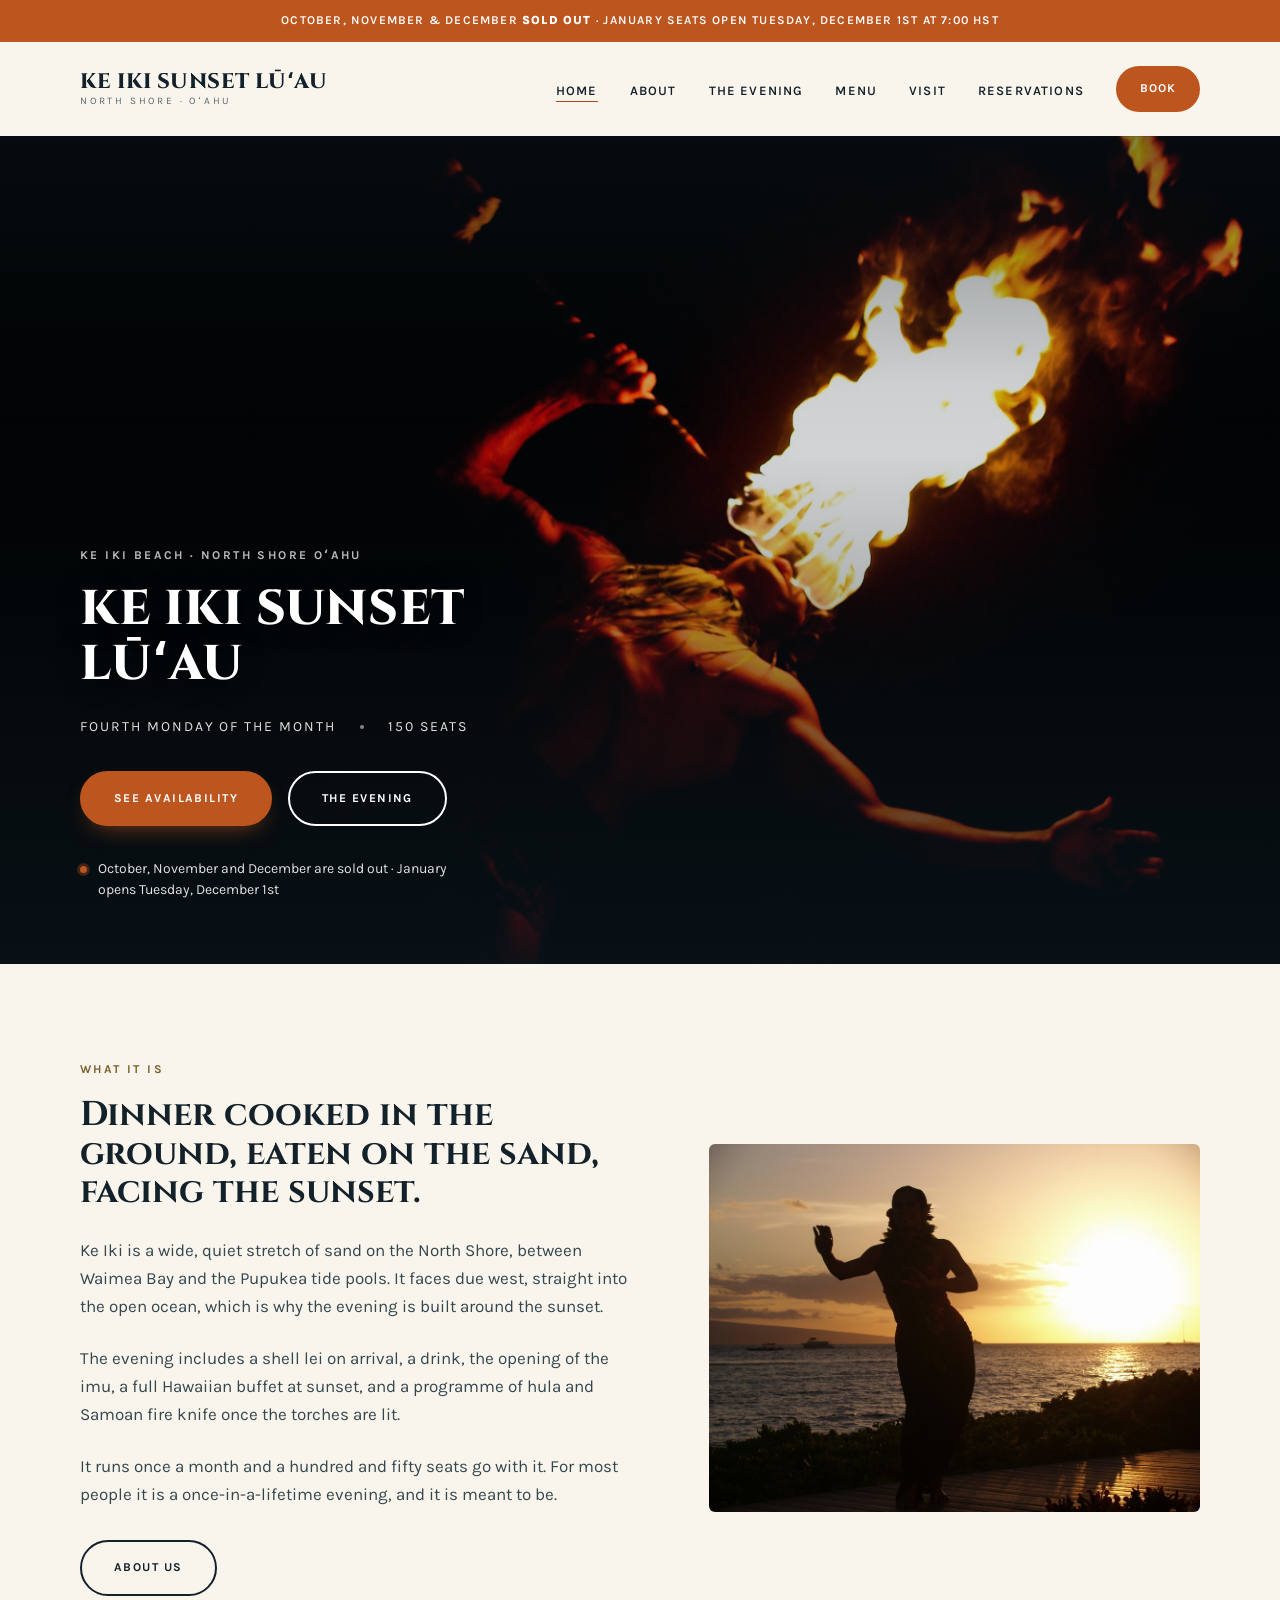
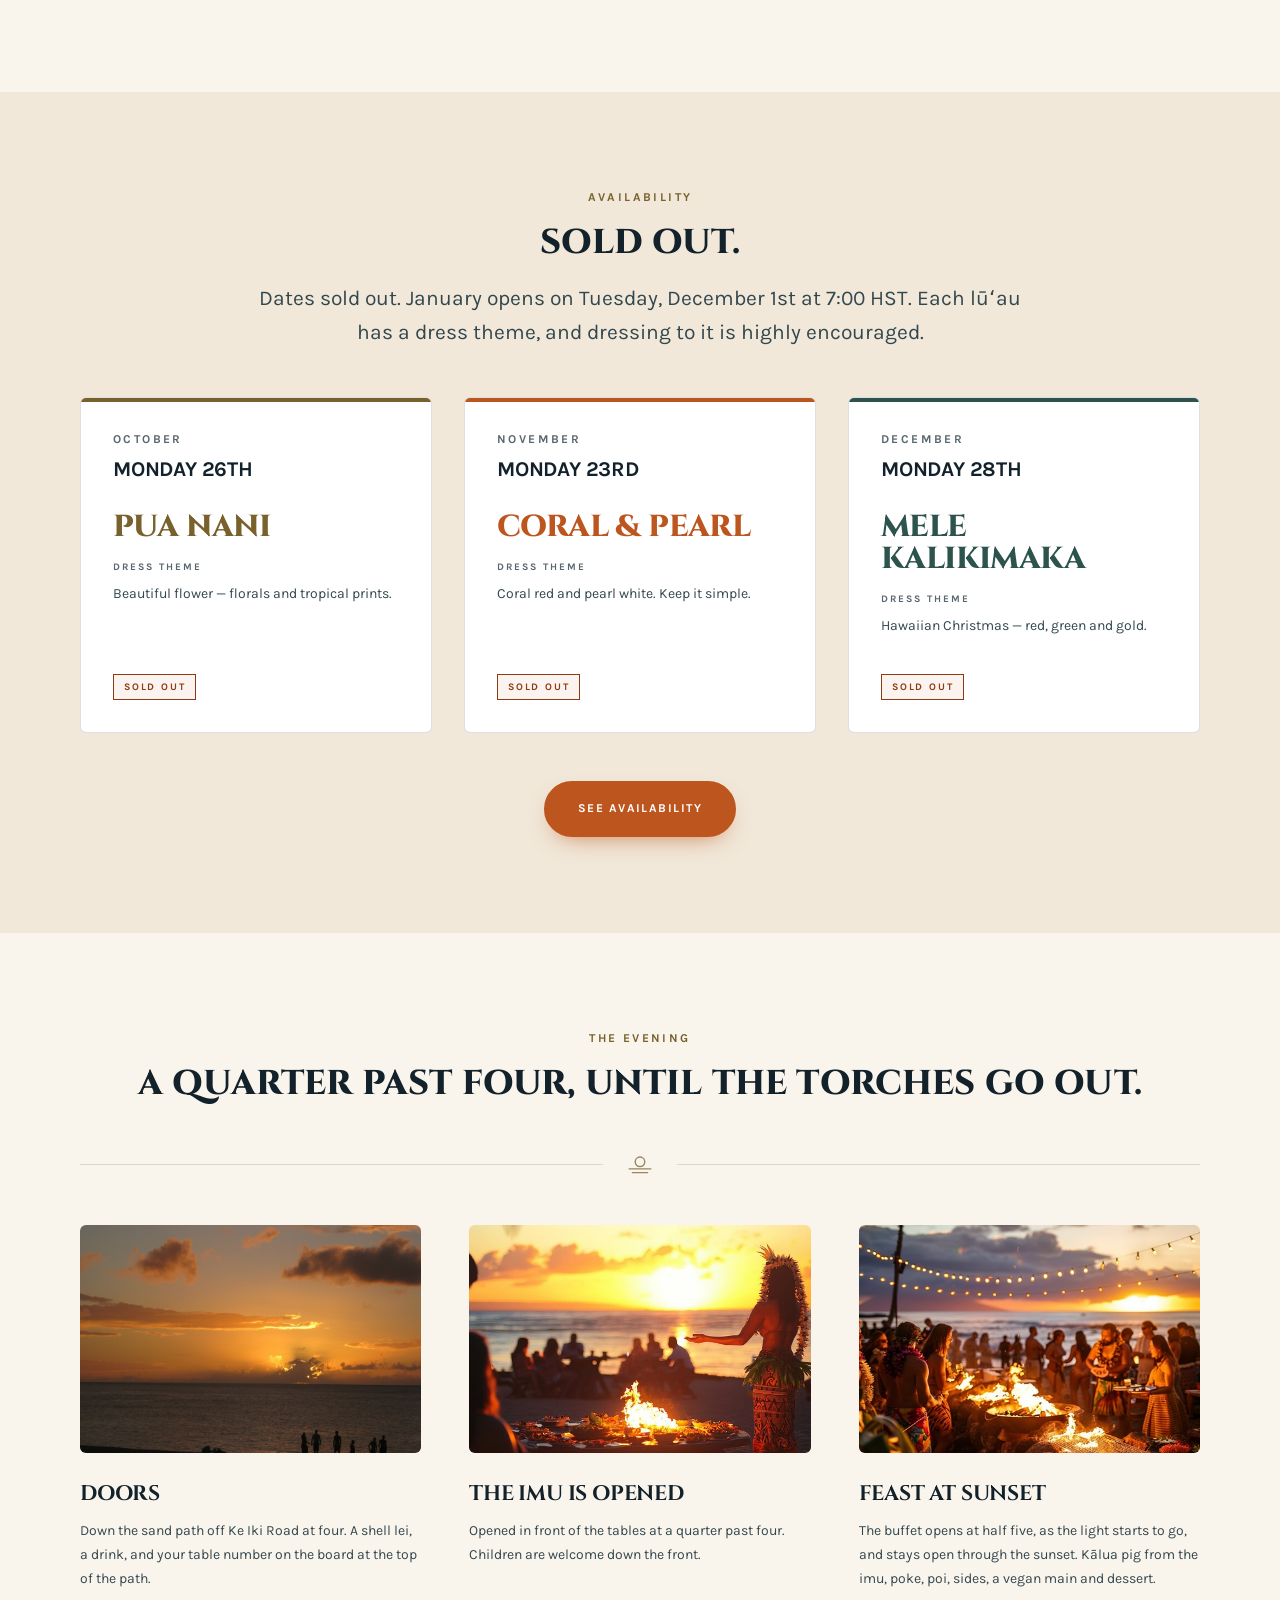
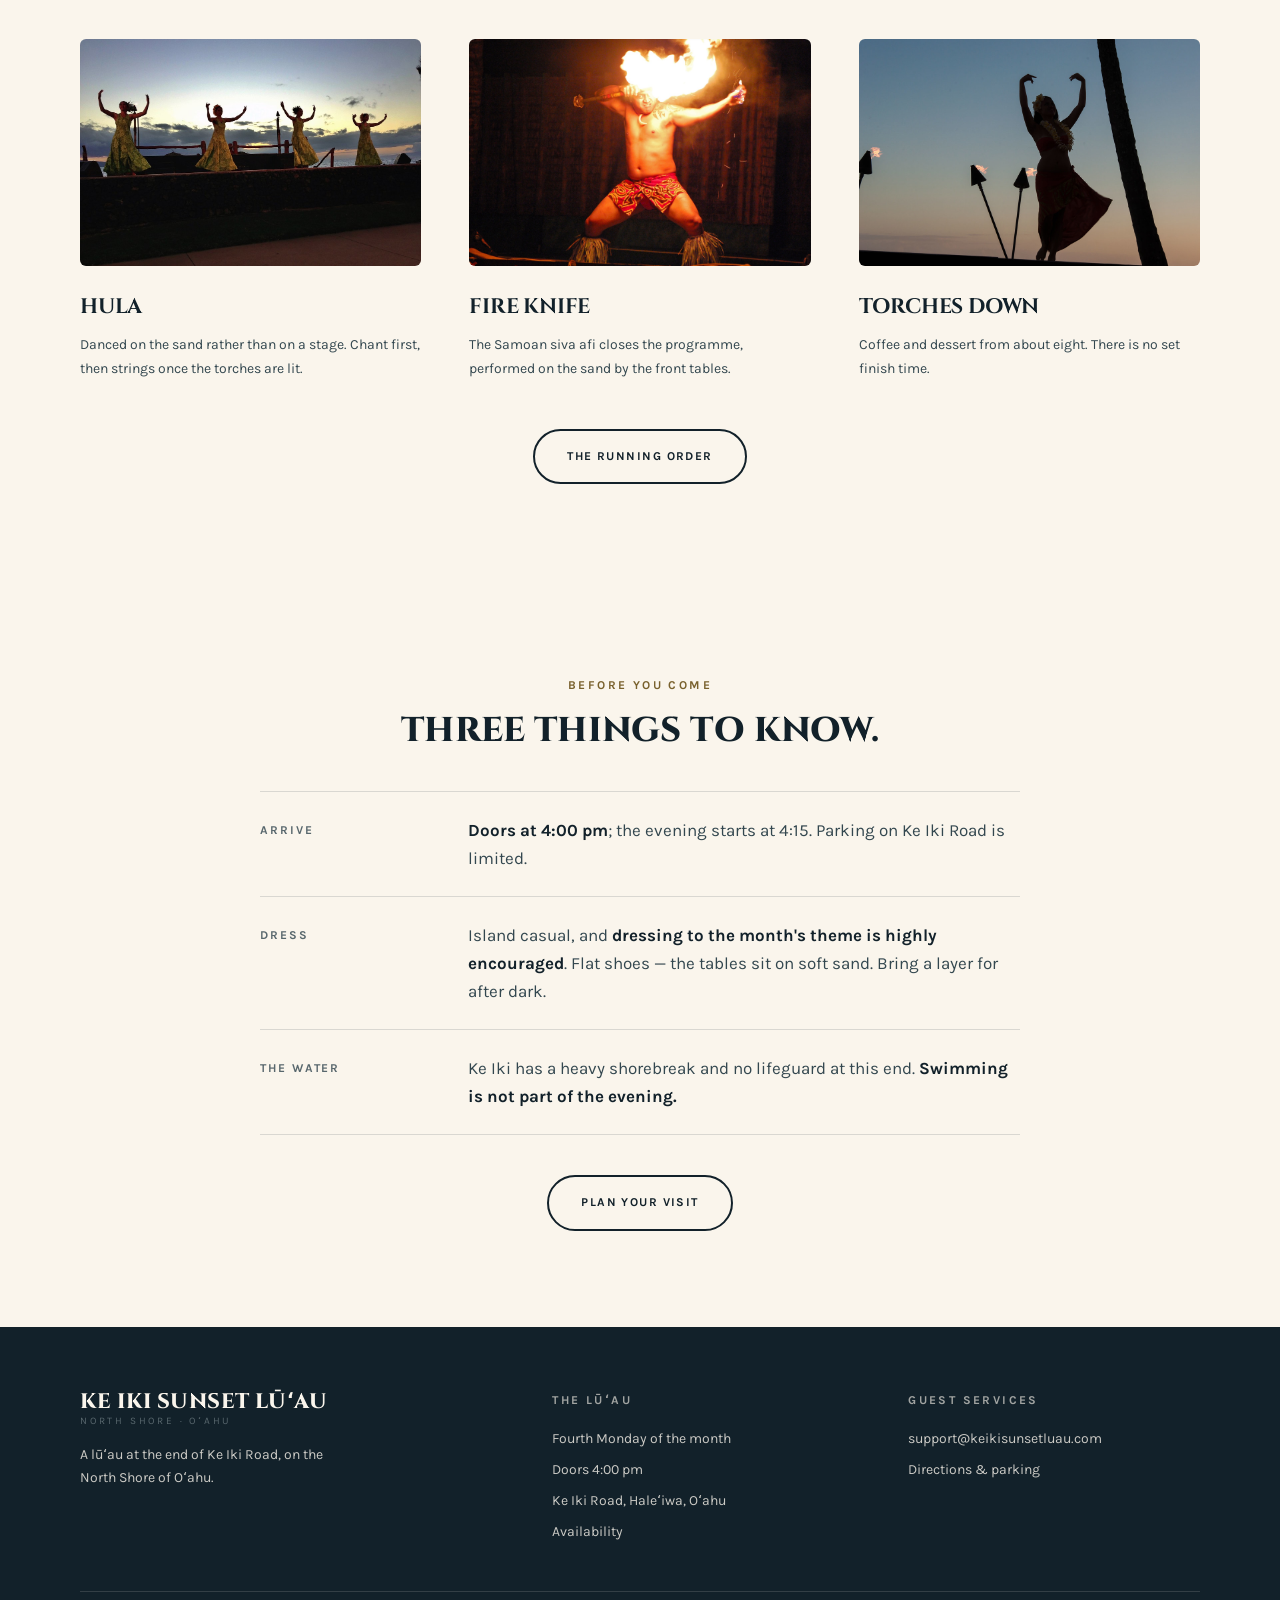
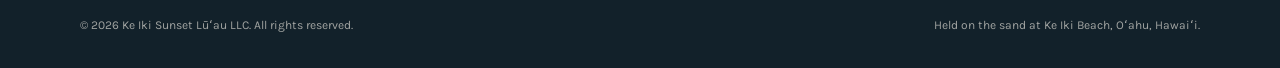
==== commit dc3a2207: "added photos on index.html and added themes to January and February luau's on book.html" ====
--- a/index.html
+++ b/index.html
@@ -141,9 +141,9 @@
       <div class="grid grid--3">
         <div class="card card--media" data-reveal><span class="card__media"><img src="images/sunset-gathering.jpg" alt="Guests gathering on the sand as the sun goes down" loading="lazy"></span><h3 class="card__title">Doors</h3>
           <p class="card__body">Down the sand path off Ke Iki Road at four. A shell lei, a drink, and your table number on the board at the top of the path.</p></div>
-        <div class="card card--media" data-reveal data-reveal-delay="90"><span class="card__media"><img src="images/imu-crowd.png" alt="Guests crowded around the pit as it is opened in the late light" loading="lazy"></span><h3 class="card__title">The imu is opened</h3>
+        <div class="card card--media" data-reveal data-reveal-delay="90"><span class="card__media"><img src="images/luau-imu-sunset.jpg" alt="Guests crowded around the pit as it is opened in the late light" loading="lazy"></span><h3 class="card__title">The imu is opened</h3>
           <p class="card__body">Opened in front of the tables at a quarter past four. Children are welcome down the front.</p></div>
-        <div class="card card--media" data-reveal data-reveal-delay="180"><span class="card__media"><img src="images/luau-evening.jpg" alt="The lūʻau under way in the last of the evening light" loading="lazy"></span><h3 class="card__title">Feast at sunset</h3>
+        <div class="card card--media" data-reveal data-reveal-delay="180"><span class="card__media"><img src="images/beach-luau-feast.jpg" alt="The lūʻau under way in the last of the evening light" loading="lazy"></span><h3 class="card__title">Feast at sunset</h3>
           <p class="card__body">The buffet opens at half five, as the light starts to go, and stays open through the sunset. Kālua pig from the imu, poke, poi, sides, a vegan main and dessert.</p></div>
         <div class="card card--media" data-reveal><span class="card__media"><img src="images/hula-dusk.jpg" alt="Hula danced against the last of the light" loading="lazy"></span><h3 class="card__title">Hula</h3>
           <p class="card__body">Danced on the sand rather than on a stage. Chant first, then strings once the torches are lit.</p></div>
